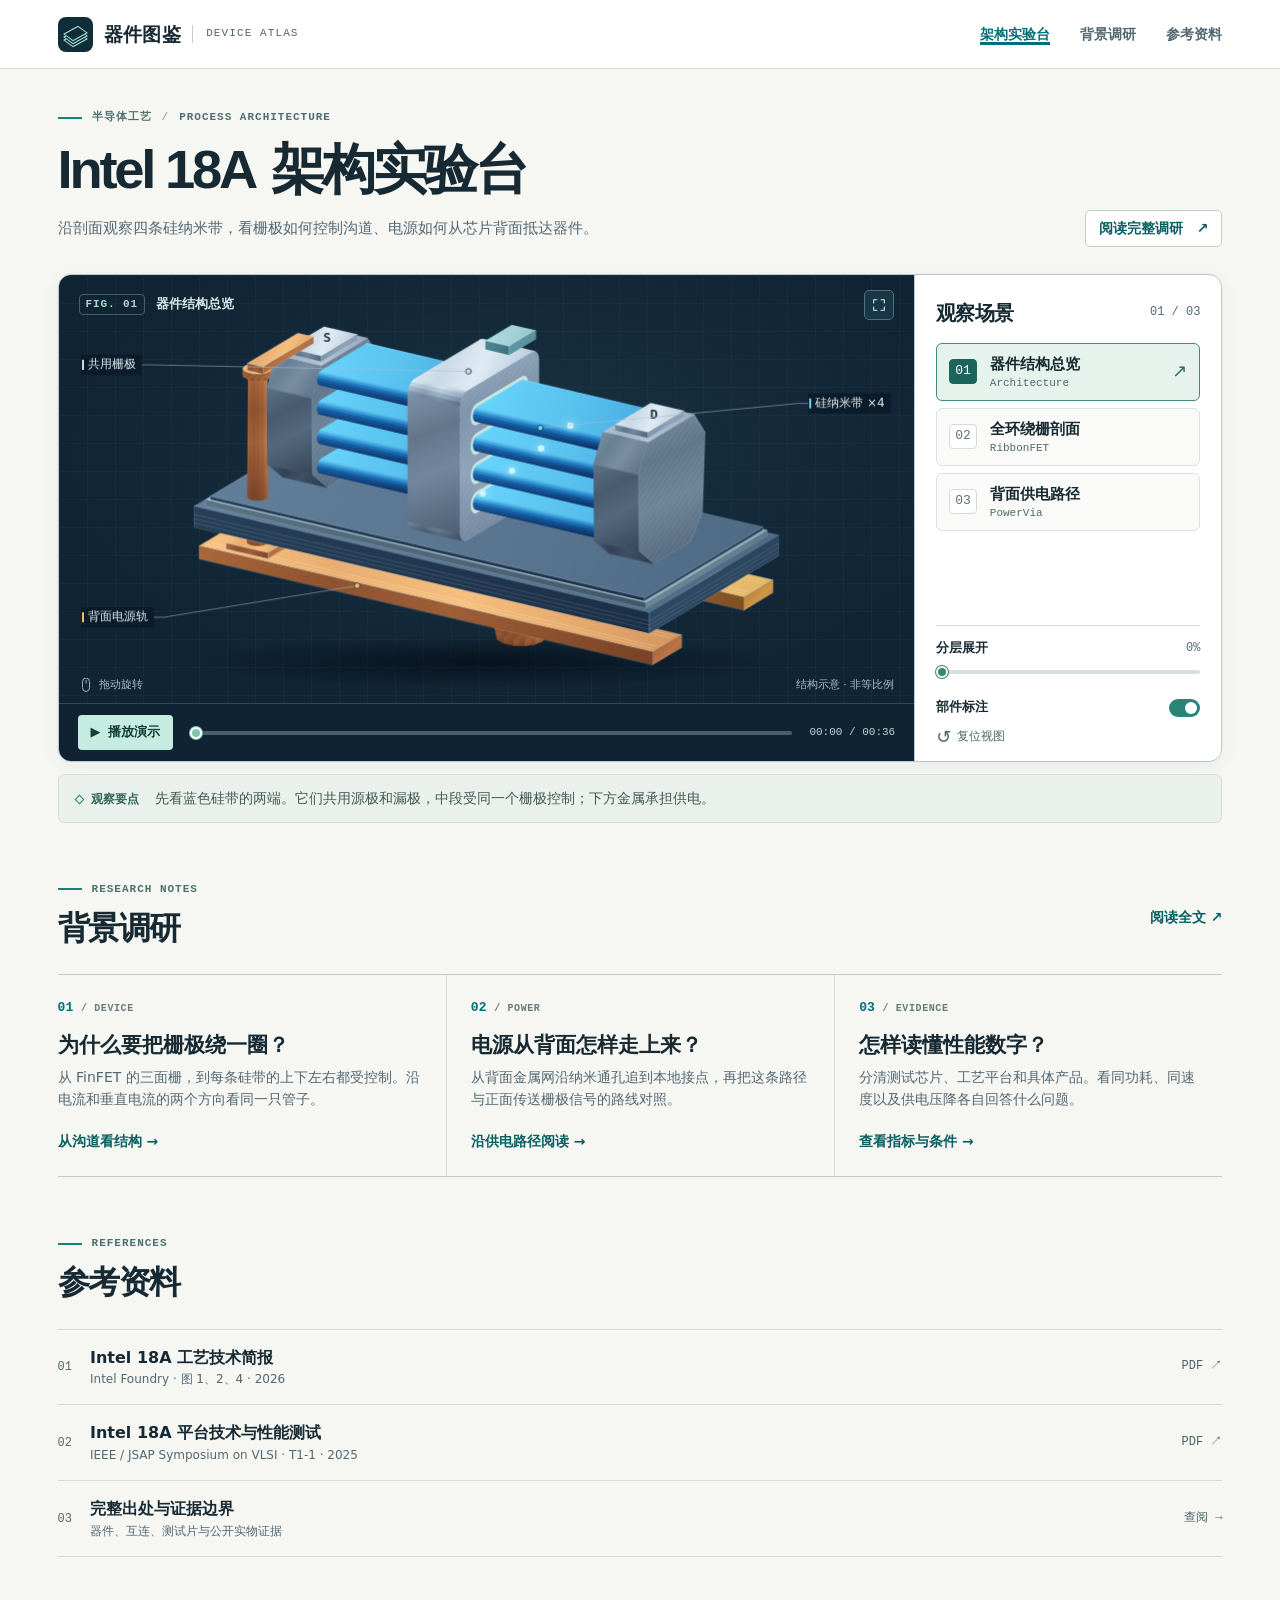
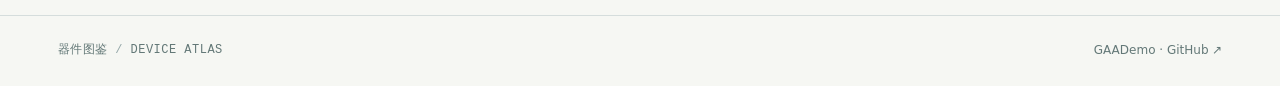
==== docs/index.html @ f96d2eef "Add interactive Intel 18A architecture atlas and research report" ====
<!doctype html>
<html lang="zh-CN">
  <head>
    <meta charset="utf-8" />
    <meta name="viewport" content="width=device-width, initial-scale=1" />
    <meta name="theme-color" content="#132536" />
    <meta
      name="description"
      content="用可旋转的晶体管剖面，理解 Intel 18A 的 RibbonFET 全环绕栅、并联纳米带与 PowerVia 背面供电。"
    />
    <title>Intel 18A 架构实验台 · 器件图鉴</title>
    <link rel="icon" href="icon.svg" type="image/svg+xml" />
    <link rel="stylesheet" href="style.css" />
    <script src="model.js" defer></script>
    <script src="lab.js" defer></script>
  </head>
  <body>
    <a class="skip" href="#lab">跳到交互模型</a>
    <header class="mast">
      <div class="shell mast-inner">
        <a class="brand" href="./index.html" aria-label="器件图鉴首页"
          ><span class="mark" aria-hidden="true"><b></b><b></b><b></b></span><strong>器件图鉴</strong
          ><span class="brand-en">DEVICE ATLAS</span></a
        >
        <nav aria-label="主导航">
          <a class="nav-current" href="#lab">架构实验台</a><a href="#research">背景调研</a
          ><a href="#sources">参考资料</a>
        </nav>
      </div>
    </header>
    <main class="shell">
      <section class="intro" aria-labelledby="page-title">
        <div class="eyebrow"><span class="rule"></span> 半导体工艺 <i>/</i> PROCESS ARCHITECTURE</div>
        <h1 id="page-title"><span lang="en">Intel 18A</span> 架构实验台</h1>
        <div class="intro-bottom">
          <p>沿剖面观察四条硅纳米带，看栅极如何控制沟道、电源如何从芯片背面抵达器件。</p>
          <a class="report-link" href="research.html">阅读完整调研 <span aria-hidden="true">↗</span></a>
        </div>
      </section>

      <section class="lab" id="lab" aria-label="Intel 18A 交互动画实验台">
        <div class="left-lab">
          <div class="viewport" id="viewport">
            <div class="view-head">
              <span class="figure-code" id="figure-code">FIG. 01</span
              ><span id="figure-name">器件结构总览</span
              ><button class="frame-btn" id="fullscreen" aria-label="全屏查看模型" title="全屏查看模型">
                <svg viewBox="0 0 24 24" aria-hidden="true">
                  <path d="M9 4H4v5m11-5h5v5M4 15v5h5m11-5v5h-5" />
                </svg>
              </button>
            </div>
            <canvas
              id="model"
              tabindex="0"
              aria-describedby="model-help"
              aria-label="四条硅纳米带横跨源极和漏极，由一个共用栅极环绕。"
            ></canvas>
            <p class="sr-only" id="model-help">
              拖动模型或使用左右方向键旋转。按 Home 恢复默认角度。可在右侧选择不同剖面。
            </p>
            <button id="activity" class="activity" type="button" aria-pressed="true" hidden>
              沟道导通
            </button>
            <div class="view-foot">
              <span class="drag-hint"
                ><svg viewBox="0 0 24 24" aria-hidden="true">
                  <path d="M6 10V6a6 6 0 0 1 12 0v11a6 6 0 0 1-12 0zM12 4v5" />
                </svg>
                拖动旋转</span
              ><span>结构示意 · 非等比例</span>
            </div>
          </div>
          <div class="transport">
            <button id="play" class="play" type="button" aria-label="播放分步演示">
              <span id="play-symbol" aria-hidden="true">▶</span
              ><span id="play-text">播放演示</span></button
            ><input
              id="timeline"
              type="range"
              min="0"
              max="36"
              value="0"
              step="0.1"
              aria-label="演示时间轴"
            /><span id="clock" class="mono">00:00 / 00:36</span>
          </div>
        </div>

        <aside class="inspector" aria-label="场景与模型控制">
          <div class="inspector-head">
            <h2>观察场景</h2>
            <span class="mono" id="scene-count">01 / 03</span>
          </div>
          <div class="scene-list" role="group" aria-label="选择观察场景">
            <button class="scene selected" data-scene="0" aria-pressed="true">
              <span class="scene-num">01</span
              ><span><strong>器件结构总览</strong><small>Architecture</small></span
              ><span class="scene-arrow" aria-hidden="true">↗</span>
            </button>
            <button class="scene" data-scene="1" aria-pressed="false">
              <span class="scene-num">02</span
              ><span><strong>全环绕栅剖面</strong><small>RibbonFET</small></span
              ><span class="scene-arrow" aria-hidden="true">↗</span>
            </button>
            <button class="scene" data-scene="2" aria-pressed="false">
              <span class="scene-num">03</span
              ><span><strong>背面供电路径</strong><small>PowerVia</small></span
              ><span class="scene-arrow" aria-hidden="true">↗</span>
            </button>
          </div>
          <div class="tools">
            <div class="tools-row">
              <label for="explode">分层展开</label
              ><output for="explode" id="separation" class="mono">0%</output>
            </div>
            <input id="explode" type="range" min="0" max="100" step="1" value="0" />
            <div class="tools-row lower">
              <label for="labels">部件标注</label
              ><input class="toggle" type="checkbox" id="labels" checked />
            </div>
            <button type="button" class="reset" id="reset">
              <span aria-hidden="true">↺</span> 复位视图
            </button>
          </div>
        </aside>
      </section>
      <div class="annotation" aria-live="polite">
        <span class="annotation-kicker"><span class="signal-dot"></span>观察要点</span>
        <p id="caption">先看蓝色硅带的两端。它们共用源极和漏极，中段受同一个栅极控制；下方金属承担供电。</p>
      </div>
      <noscript
        ><p>
          浏览器开启 JavaScript 后可旋转和播放模型。也可以直接<a href="research.html">阅读图文调研</a>。
        </p></noscript
      >

      <section class="research-block" id="research">
        <div class="section-title">
          <div>
            <div class="eyebrow"><span class="rule"></span> RESEARCH NOTES</div>
            <h2>背景调研</h2>
          </div>
          <a href="research.html" class="plain-link">阅读全文 <span aria-hidden="true">↗</span></a>
        </div>
        <div class="research-grid">
          <article>
            <div class="chapter-no">01 <span>/ DEVICE</span></div>
            <h3>为什么要把栅极绕一圈？</h3>
            <p>
              从 FinFET 的三面栅，到每条硅带的上下左右都受控制。沿电流和垂直电流的两个方向看同一只管子。
            </p>
            <a href="research.html#device">从沟道看结构 <span aria-hidden="true">→</span></a>
          </article>
          <article>
            <div class="chapter-no">02 <span>/ POWER</span></div>
            <h3>电源从背面怎样走上来？</h3>
            <p>从背面金属网沿纳米通孔追到本地接点，再把这条路径与正面传送栅极信号的路线对照。</p>
            <a href="research.html#power">沿供电路径阅读 <span aria-hidden="true">→</span></a>
          </article>
          <article>
            <div class="chapter-no">03 <span>/ EVIDENCE</span></div>
            <h3>怎样读懂性能数字？</h3>
            <p>分清测试芯片、工艺平台和具体产品。看同功耗、同速度以及供电压降各自回答什么问题。</p>
            <a href="research.html#evidence">查看指标与条件 <span aria-hidden="true">→</span></a>
          </article>
        </div>
      </section>
      <section id="sources" class="sources">
        <div class="section-title">
          <div>
            <div class="eyebrow"><span class="rule"></span> REFERENCES</div>
            <h2>参考资料</h2>
          </div>
        </div>
        <a
          href="https://www.intel.com/content/dam/www/central-libraries/us/en/documents/2026-06/foundry-18a-technology-brief.pdf"
          target="_blank"
          rel="noopener"
          ><b>01</b
          ><span
            ><strong>Intel 18A 工艺技术简报</strong><small>Intel Foundry · 图 1、2、4 · 2026</small></span
          ><em>PDF ↗</em></a
        >
        <a
          href="https://archive.vlsisymposium.org/25web/wp-content/uploads/09_EN_Technical-Tip-Sheet-VLSI-2025_EN_250522.pdf"
          target="_blank"
          rel="noopener"
          ><b>02</b
          ><span
            ><strong>Intel 18A 平台技术与性能测试</strong
            ><small>IEEE / JSAP Symposium on VLSI · T1-1 · 2025</small></span
          ><em>PDF ↗</em></a
        >
        <a href="research.html#references"
          ><b>03</b
          ><span><strong>完整出处与证据边界</strong><small>器件、互连、测试片与公开实物证据</small></span
          ><em>查阅 →</em></a
        >
      </section>
    </main>
    <footer>
      <div class="shell">
        <span>器件图鉴 <i>/</i> DEVICE ATLAS</span
        ><a href="https://github.com/wma803172/GAADemo">GAADemo · GitHub ↗</a>
      </div>
    </footer>
  </body>
</html>
---- docs/style.css ----
:root {
  color-scheme: light;
  --ink: #172932;
  --muted: #536772;
  --line: #d5dddc;
  --paper: #f6f7f3;
  --cyan: #006f77;
  --mint: #c6ece2;
  --dark: #102637;
  --mono: "IBM Plex Mono", Consolas, "Liberation Mono", monospace;
  --sans: Inter, "Segoe UI", "Microsoft YaHei", "PingFang SC", system-ui, sans-serif;
}
* {
  box-sizing: border-box;
}
html {
  scroll-behavior: smooth;
  scroll-padding-top: 24px;
}
body {
  margin: 0;
  background: var(--paper);
  color: var(--ink);
  font: 16px/1.6 var(--sans);
  -webkit-font-smoothing: antialiased;
}
a {
  color: inherit;
  text-decoration: none;
}
button,
input {
  font: inherit;
}
button {
  color: inherit;
  cursor: pointer;
}
button:focus-visible,
a:focus-visible,
input:focus-visible,
canvas:focus-visible {
  outline: 3px solid #1b9fb8;
  outline-offset: 3px;
}
button:disabled {
  cursor: default;
}
.shell {
  width: min(1360px, calc(100% - clamp(32px, 9vw, 144px)));
  margin-inline: auto;
}
.mast {
  border-bottom: 1px solid var(--line);
  background: #fff;
}
.mast-inner,
.brand,
.mast nav,
.intro-bottom,
.section-title,
.tools-row,
.inspector-head,
.transport,
.view-head,
.view-foot,
.reset,
.annotation,
.sources > a,
footer .shell {
  display: flex;
  align-items: center;
}
.mast-inner {
  height: 68px;
  justify-content: space-between;
  gap: 24px;
}
.brand {
  gap: 11px;
  white-space: nowrap;
}
.brand strong {
  font-size: 19px;
  letter-spacing: 0.02em;
}
.brand-en,
.mono,
.eyebrow,
.figure-code,
.chapter-no,
footer span,
.sources em {
  font-family: var(--mono);
}
.brand-en {
  border-left: 1px solid #c2cece;
  padding-left: 13px;
  font-size: 11px;
  letter-spacing: 0.1em;
  color: #53646a;
}
.mark {
  background: #102e3a;
  width: 35px;
  height: 35px;
  border-radius: 8px;
  display: grid;
  place-items: center;
  position: relative;
}
.mark b {
  position: absolute;
  left: 9px;
  top: 11px;
  width: 17px;
  height: 11px;
  border: 1.5px solid #aee7d9;
  transform: rotate(-29deg) skewX(26deg);
  background: #102e3a;
}
.mark b:nth-child(2) {
  top: 14px;
}
.mark b:first-child {
  top: 17px;
}
.mast nav {
  align-self: stretch;
  gap: 30px;
}
.mast nav a {
  display: flex;
  align-items: center;
  position: relative;
  color: var(--muted);
  font-size: 14px;
  font-weight: 600;
}
.mast nav a:hover,
.mast nav a.nav-current {
  color: var(--cyan);
}
.mast nav .nav-current:after {
  content: "";
  position: absolute;
  height: 3px;
  bottom: 0;
  left: 0;
  right: 0;
  background: var(--cyan);
}
.intro {
  padding: 40px 0 27px;
}
.eyebrow {
  display: flex;
  align-items: center;
  gap: 10px;
  color: #4d706f;
  letter-spacing: 0.09em;
  font-size: 11px;
  font-weight: 650;
}
.rule {
  width: 24px;
  height: 2px;
  background: #138577;
  display: inline-block;
}
.eyebrow i,
footer i {
  font-style: normal;
  color: #94a7a8;
}
.intro h1,
.report-header h1 {
  margin: 12px 0 9px;
  font-size: clamp(36px, 4.25vw, 66px);
  line-height: 1.15;
  letter-spacing: -0.055em;
  font-weight: 740;
}
.intro h1 span {
  font-family: Inter, "Segoe UI", Arial, sans-serif;
  letter-spacing: -0.06em;
}
.intro-bottom {
  justify-content: space-between;
  gap: 16px;
}
.intro-bottom p {
  margin: 0;
  color: var(--muted);
  font-size: 15px;
}
.report-link,
.plain-link,
.research-grid a {
  font-size: 14px;
  font-weight: 650;
  color: #075f62;
}
.report-link {
  white-space: nowrap;
  display: flex;
  align-items: center;
  gap: 14px;
  padding: 6px 13px;
  border: 1px solid #c1cfca;
  border-radius: 5px;
  background: #fff;
}
.report-link:hover,
.plain-link:hover,
.research-grid a:hover {
  color: #003e44;
  text-decoration: underline;
}
.lab {
  display: grid;
  grid-template-columns: minmax(0, 1fr) clamp(275px, 24vw, 345px);
  border: 1px solid #b9c7c7;
  border-radius: 13px;
  overflow: hidden;
  background: #fff;
  box-shadow: 0 5px 18px #203e5010;
  scroll-margin-top: 15px;
}
.left-lab {
  display: flex;
  flex-direction: column;
  min-width: 0;
}
.viewport {
  position: relative;
  flex: 1;
  display: flex;
  min-width: 0;
  isolation: isolate;
  overflow: hidden;
  background-color: #102434;
  background-image:
    radial-gradient(ellipse at 54% 42%, #24435472, transparent 69%),
    linear-gradient(#8bb6cc0c 1px, transparent 1px), linear-gradient(90deg, #8bb6cc0c 1px, transparent 1px);
  background-size:
    auto,
    28px 28px,
    28px 28px;
}
.viewport:fullscreen,
.viewport.expanded {
  background-color: #102434;
}
.viewport.expanded {
  position: fixed;
  inset: 0;
  z-index: 99;
}
.viewport:fullscreen canvas,
.viewport.expanded canvas {
  height: 100dvh;
}
.viewport canvas {
  display: block;
  width: 100%;
  height: clamp(366px, 33.5vw, 470px);
  flex: 1;
  min-width: 0;
  cursor: grab;
  touch-action: pan-y;
}
.viewport canvas:active {
  cursor: grabbing;
}
.view-head,
.view-foot {
  position: absolute;
  z-index: 1;
  left: 20px;
  right: 20px;
  color: #d7e7e9;
  pointer-events: none;
}
.view-head {
  top: 15px;
  gap: 11px;
  font-size: 13px;
  font-weight: 600;
}
.figure-code {
  border: 1px solid #416071;
  border-radius: 4px;
  padding: 1px 6px;
  font-size: 11px;
  letter-spacing: 0.08em;
  color: #a7d9cc;
}
.frame-btn {
  margin-left: auto;
  display: grid;
  place-items: center;
  width: 30px;
  height: 30px;
  padding: 6px;
  background: #193646;
  border: 1px solid #52707b;
  border-radius: 5px;
  color: #d8eeee;
  pointer-events: auto;
}
.view-foot {
  bottom: 10px;
  justify-content: space-between;
  color: #a7bdc6;
  font-size: 11px;
}
.drag-hint {
  display: flex;
  gap: 6px;
  align-items: center;
}
.frame-btn svg,
.drag-hint svg {
  fill: none;
  stroke: currentColor;
  stroke-width: 1.6;
  stroke-linecap: round;
  stroke-linejoin: round;
}
.drag-hint svg {
  width: 14px;
  height: 14px;
}
.transport {
  gap: 17px;
  min-height: 56px;
  background: #102332;
  color: white;
  padding: 11px 19px;
  border-top: 1px solid #314956;
}
.play {
  display: flex;
  align-items: center;
  justify-content: center;
  gap: 7px;
  white-space: nowrap;
  background: var(--mint);
  border: 0;
  color: #123f39;
  font-weight: 700;
  font-size: 13px;
  padding: 7px 13px;
  border-radius: 4px;
}
.play:hover {
  background: #dcfff0;
}
.transport .mono {
  font-size: 11px;
  white-space: nowrap;
  color: #bed0d5;
}
.transport input {
  flex: 1;
  min-width: 40px;
}
.inspector {
  padding: 22px 21px 15px;
  border-left: 1px solid #bcc9cb;
  display: flex;
  flex-direction: column;
}
.inspector-head,
.tools-row,
.section-title,
.intro-bottom {
  justify-content: space-between;
}
.inspector-head h2 {
  font-size: 20px;
  letter-spacing: -0.04em;
  margin: 0;
}
.inspector-head .mono,
.tools output {
  font-size: 12px;
  color: #526a71;
}
.scene-list {
  display: grid;
  gap: 7px;
  margin-top: 14px;
}
.scene {
  width: 100%;
  display: flex;
  align-items: center;
  text-align: left;
  gap: 13px;
  border: 1px solid #dce2de;
  background: #fafbf8;
  padding: 9px 12px;
  border-radius: 6px;
}
.scene:hover {
  border-color: #94afa7;
}
.scene.selected {
  border-color: #438c7d;
  background: #e6f3ed;
}
.scene-num {
  font-family: var(--mono);
  font-size: 13px;
  border: 1px solid #d2dcda;
  border-radius: 4px;
  background: white;
  color: #62746f;
  padding: 1px 5px;
}
.selected .scene-num {
  background: #1c655a;
  border-color: #1c655a;
  color: white;
}
.scene strong,
.scene small {
  display: block;
}
.scene strong {
  font-size: 15px;
  line-height: 1.55;
}
.scene small {
  font: 11px/1.35 var(--mono);
  color: #52696b;
}
.scene-arrow {
  margin-left: auto;
  font-size: 18px;
  color: #266e63;
  visibility: hidden;
}
.selected .scene-arrow {
  visibility: visible;
}
.tools {
  margin-top: auto;
  padding-top: 13px;
}
.tools:before {
  content: "";
  display: block;
  border-top: 1px solid var(--line);
  margin-bottom: 12px;
}
.tools label {
  font-size: 13px;
  font-weight: 600;
}
.tools-row.lower {
  margin: 9px 0;
}
.reset {
  font-size: 12px;
  color: #4b6866;
  gap: 6px;
  background: none;
  border: none;
  padding: 0;
}
.reset span {
  font-size: 18px;
  line-height: 1;
}
.reset:hover {
  text-decoration: underline;
}
input[type="range"] {
  --fill: 0%;
  --track: #d7e1dd;
  --progress: #398477;
  -webkit-appearance: none;
  appearance: none;
  height: 18px;
  cursor: pointer;
  background: transparent;
  margin: 4px 0;
}
.tools input[type="range"] {
  width: 100%;
}
.transport input[type="range"] {
  --track: #485f69;
  --progress: #80c5ae;
}
input[type="range"]::-webkit-slider-runnable-track {
  height: 4px;
  border-radius: 5px;
  background: linear-gradient(90deg, var(--progress) var(--fill), var(--track) var(--fill));
}
input[type="range"]::-webkit-slider-thumb {
  appearance: none;
  height: 12px;
  width: 12px;
  margin-top: -4px;
  background: var(--progress);
  border: 2px solid #fff;
  border-radius: 50%;
  box-shadow: 0 0 0 1px var(--progress);
}
input[type="range"]::-moz-range-track {
  height: 4px;
  background: var(--track);
}
input[type="range"]::-moz-range-progress {
  height: 4px;
  background: var(--progress);
}
input[type="range"]::-moz-range-thumb {
  width: 10px;
  height: 10px;
  background: var(--progress);
  border: 1px solid white;
}
.toggle {
  appearance: none;
  position: relative;
  width: 31px;
  height: 18px;
  border-radius: 14px;
  background: #84928f;
  border: 0;
  cursor: pointer;
  margin: 0;
}
.toggle:checked {
  background: #298575;
}
.toggle:after {
  content: "";
  position: absolute;
  top: 3px;
  left: 3px;
  width: 12px;
  height: 12px;
  background: white;
  border-radius: 50%;
}
.toggle:checked:after {
  left: 16px;
}
.annotation {
  align-items: baseline;
  gap: 16px;
  background: #eaf0eb;
  border: 1px solid #d4e0d8;
  border-radius: 6px;
  padding: 12px 17px;
  margin: 12px 0 0;
}
.annotation-kicker {
  display: flex;
  align-items: center;
  gap: 8px;
  white-space: nowrap;
  color: #34675a;
  font-size: 12px;
  font-weight: 700;
}
.signal-dot {
  width: 7px;
  height: 7px;
  display: inline-block;
  border: 1.5px solid #317e6c;
  transform: rotate(45deg);
}
.annotation p {
  font-size: 14px;
  margin: 0;
  color: #425a54;
}
.research-block,
.sources {
  margin: 58px 0;
}
.section-title {
  margin-bottom: 20px;
}
.section-title h2 {
  margin: 5px 0 0;
  letter-spacing: -0.045em;
  font-size: 32px;
}
.research-grid {
  display: grid;
  grid-template-columns: repeat(3, 1fr);
  border-block: 1px solid #bfcdca;
}
.research-grid article {
  padding: 23px 24px 22px 0;
}
.research-grid article + article {
  border-left: 1px solid var(--line);
  padding-left: 24px;
}
.chapter-no {
  color: var(--cyan);
  font-weight: bold;
  font-size: 13px;
}
.chapter-no span {
  font-size: 10px;
  letter-spacing: 0.06em;
  color: #687a7c;
}
.research-grid h3 {
  font-size: 21px;
  margin: 12px 0 5px;
  line-height: 1.4;
}
.research-grid p {
  font-size: 14px;
  color: var(--muted);
  margin: 0 0 18px;
}
.sources > a {
  gap: 18px;
  border-top: 1px solid var(--line);
  padding: 15px 0;
}
.sources > a:last-child {
  border-bottom: 1px solid var(--line);
}
.sources > a:hover {
  color: var(--cyan);
}
.sources > a > b {
  font: 12px var(--mono);
  color: var(--muted);
}
.sources strong,
.sources small {
  display: block;
}
.sources strong {
  font-size: 16px;
}
.sources small {
  font-size: 12px;
  color: var(--muted);
}
.sources em {
  font-size: 12px;
  font-style: normal;
  margin-left: auto;
  color: #486265;
}
footer {
  border-top: 1px solid var(--line);
  color: #637877;
  font-size: 12px;
}
footer .shell {
  justify-content: space-between;
  min-height: 70px;
}
footer span {
  letter-spacing: 0.04em;
}
.sr-only,
.skip:not(:focus) {
  position: absolute;
  width: 1px;
  height: 1px;
  clip-path: inset(50%);
  overflow: hidden;
}
.skip:focus {
  position: fixed;
  top: 12px;
  left: 12px;
  z-index: 110;
  background: white;
  padding: 10px;
}
.report-header {
  padding: 42px 0 25px;
  border-bottom: 1px solid var(--line);
}
.report-header p {
  max-width: 65ch;
  color: var(--muted);
}
.report-layout {
  display: grid;
  grid-template-columns: 214px minmax(0, 790px);
  gap: clamp(25px, 6vw, 100px);
  margin: 32px 0 70px;
  align-items: start;
}
.toc {
  position: sticky;
  top: 22px;
  border-top: 2px solid #367569;
  padding-top: 10px;
}
.toc strong {
  display: block;
  margin: 3px 0 12px;
}
.toc a {
  display: block;
  padding: 6px 0;
  color: var(--muted);
  font-size: 14px;
}
.toc a:hover {
  color: var(--cyan);
}
.report-body {
  min-width: 0;
}
.report-body h2 {
  font-size: 29px;
  line-height: 1.35;
  margin: 38px 0 12px;
  letter-spacing: -0.035em;
  padding-top: 18px;
  border-top: 1px solid var(--line);
}
.report-body h2:first-child {
  margin-top: 0;
}
.report-body h3 {
  font-size: 20px;
  margin: 23px 0 6px;
}
.report-body p,
.report-body li {
  font-size: 16px;
  line-height: 1.9;
  color: #354c53;
}
.report-body p {
  margin: 9px 0 13px;
}
.report-body a {
  color: #006c72;
  text-decoration: underline;
  text-underline-offset: 3px;
  overflow-wrap: anywhere;
}
.report-body table {
  width: 100%;
  border-collapse: collapse;
  margin: 18px 0;
  font-size: 14px;
}
.report-body td,
.report-body th {
  border: 1px solid var(--line);
  padding: 9px;
  text-align: left;
  vertical-align: top;
}
.report-body th {
  background: #eaf1ec;
}
.report-body code {
  font-family: var(--mono);
  overflow-wrap: anywhere;
}
@media (min-width: 1500px) {
  .intro {
    padding-top: 48px;
  }
  .inspector {
    padding: 27px;
  }
  .scene-list {
    gap: 11px;
  }
  .scene {
    padding: 11px 15px;
  }
}
@media (max-width: 950px) {
  .shell {
    width: calc(100% - 44px);
  }
  .intro-bottom {
    align-items: flex-end;
  }
  .intro-bottom p {
    max-width: 72%;
  }
  .inspector {
    padding: 17px 14px 12px;
  }
  .lab {
    grid-template-columns: minmax(0, 1fr) 250px;
  }
  .brand-en {
    display: none;
  }
  .mast nav {
    gap: 22px;
  }
  .report-layout {
    grid-template-columns: 150px minmax(0, 1fr);
    gap: 25px;
  }
}
@media (max-width: 710px) {
  .shell {
    width: calc(100% - 28px);
  }
  .mast-inner {
    height: 54px;
    gap: 12px;
  }
  .brand {
    gap: 7px;
  }
  .brand strong {
    font-size: 16px;
  }
  .mark {
    width: 31px;
    height: 31px;
  }
  .mark b {
    left: 7px;
  }
  .mast nav {
    gap: 15px;
  }
  .mast nav a {
    font-size: 12px;
  }
  .intro {
    padding: 25px 0 18px;
  }
  .intro h1 {
    font-size: clamp(31px, 7.5vw, 49px);
    margin: 10px 0;
  }
  .intro-bottom {
    display: block;
  }
  .intro-bottom p {
    max-width: none;
    font-size: 14px;
  }
  .report-link {
    display: inline-flex;
    margin-top: 12px;
    padding: 3px 10px;
    font-size: 12px;
  }
  .lab {
    grid-template-columns: 1fr;
  }
  .viewport canvas {
    height: clamp(300px, 68vw, 390px);
  }
  .view-head,
  .view-foot {
    left: 12px;
    right: 12px;
  }
  .transport {
    gap: 11px;
    padding: 8px 12px;
    min-height: 48px;
  }
  .inspector {
    border: 0;
    border-top: 1px solid var(--line);
    padding: 13px;
  }
  .inspector-head h2 {
    font-size: 17px;
  }
  .scene-list {
    grid-template-columns: repeat(3, minmax(0, 1fr));
    gap: 5px;
    margin-top: 8px;
  }
  .scene {
    gap: 4px;
    padding: 7px;
    align-items: flex-start;
    flex-direction: column;
  }
  .scene strong {
    font-size: 13px;
  }
  .scene small {
    font-size: 10px;
  }
  .scene-num {
    font-size: 10px;
  }
  .scene-arrow {
    display: none;
  }
  .tools {
    display: grid;
    grid-template-columns: auto minmax(45px, 1fr) auto auto;
    align-items: center;
    gap: 7px 12px;
    padding-top: 13px;
  }
  .tools:before {
    display: none;
  }
  .tools-row {
    gap: 5px;
  }
  .tools-row.lower {
    margin: 0;
  }
  .tools output {
    display: none;
  }
  .reset {
    font-size: 11px;
  }
  .toggle {
    width: 26px;
    height: 16px;
  }
  .toggle:after {
    width: 10px;
    height: 10px;
  }
  .toggle:checked:after {
    left: 13px;
  }
  .annotation {
    display: block;
    padding: 10px 12px;
  }
  .annotation p {
    margin-top: 3px;
    font-size: 13px;
  }
  .research-block,
  .sources {
    margin: 37px 0;
  }
  .research-grid {
    grid-template-columns: 1fr;
  }
  .research-grid article,
  .research-grid article + article {
    padding: 16px 0;
    border-left: 0;
  }
  .research-grid article + article {
    border-top: 1px solid var(--line);
  }
  .research-grid p {
    margin-bottom: 7px;
  }
  .section-title h2 {
    font-size: 26px;
  }
  .report-layout {
    display: block;
    margin-top: 16px;
  }
  .toc {
    position: static;
    padding-bottom: 10px;
  }
  .toc a {
    display: inline-block;
    margin-right: 12px;
  }
  .report-header {
    padding: 24px 0 14px;
  }
  .report-body h2 {
    font-size: 24px;
  }
  .report-body td,
  .report-body th {
    padding: 6px;
  }
  .report-body p,
  .report-body li {
    font-size: 15px;
  }
}
@media (prefers-reduced-motion: reduce) {
  html {
    scroll-behavior: auto;
  }
}
.activity {
  position: absolute;
  z-index: 2;
  right: 17px;
  bottom: 34px;
  padding: 4px 10px;
  border: 1px solid #719594;
  border-radius: 4px;
  font-size: 12px;
  color: #d1f4e7;
  background: #173e44;
}
.activity[aria-pressed="false"] {
  background: #1b303b;
  color: #c3d0d6;
}
.activity:before {
  content: "";
  display: inline-block;
  width: 7px;
  height: 7px;
  margin-right: 6px;
  border-radius: 50%;
  background: #84dbc3;
}
.activity[aria-pressed="false"]:before {
  background: #a2afb2;
}
.report-actions {
  display: flex;
  gap: 20px;
  align-items: center;
}
.report-actions .report-link {
  margin-top: 0;
}
.research-figure {
  margin: 22px 0;
}
.research-figure img {
  width: 100%;
  height: auto;
  border-radius: 8px;
  display: block;
}
.research-figure figcaption {
  font-size: 13px;
  color: #546b72;
  margin: 8px 0;
}
.report-body nav {
  scroll-margin-top: 14px;
}
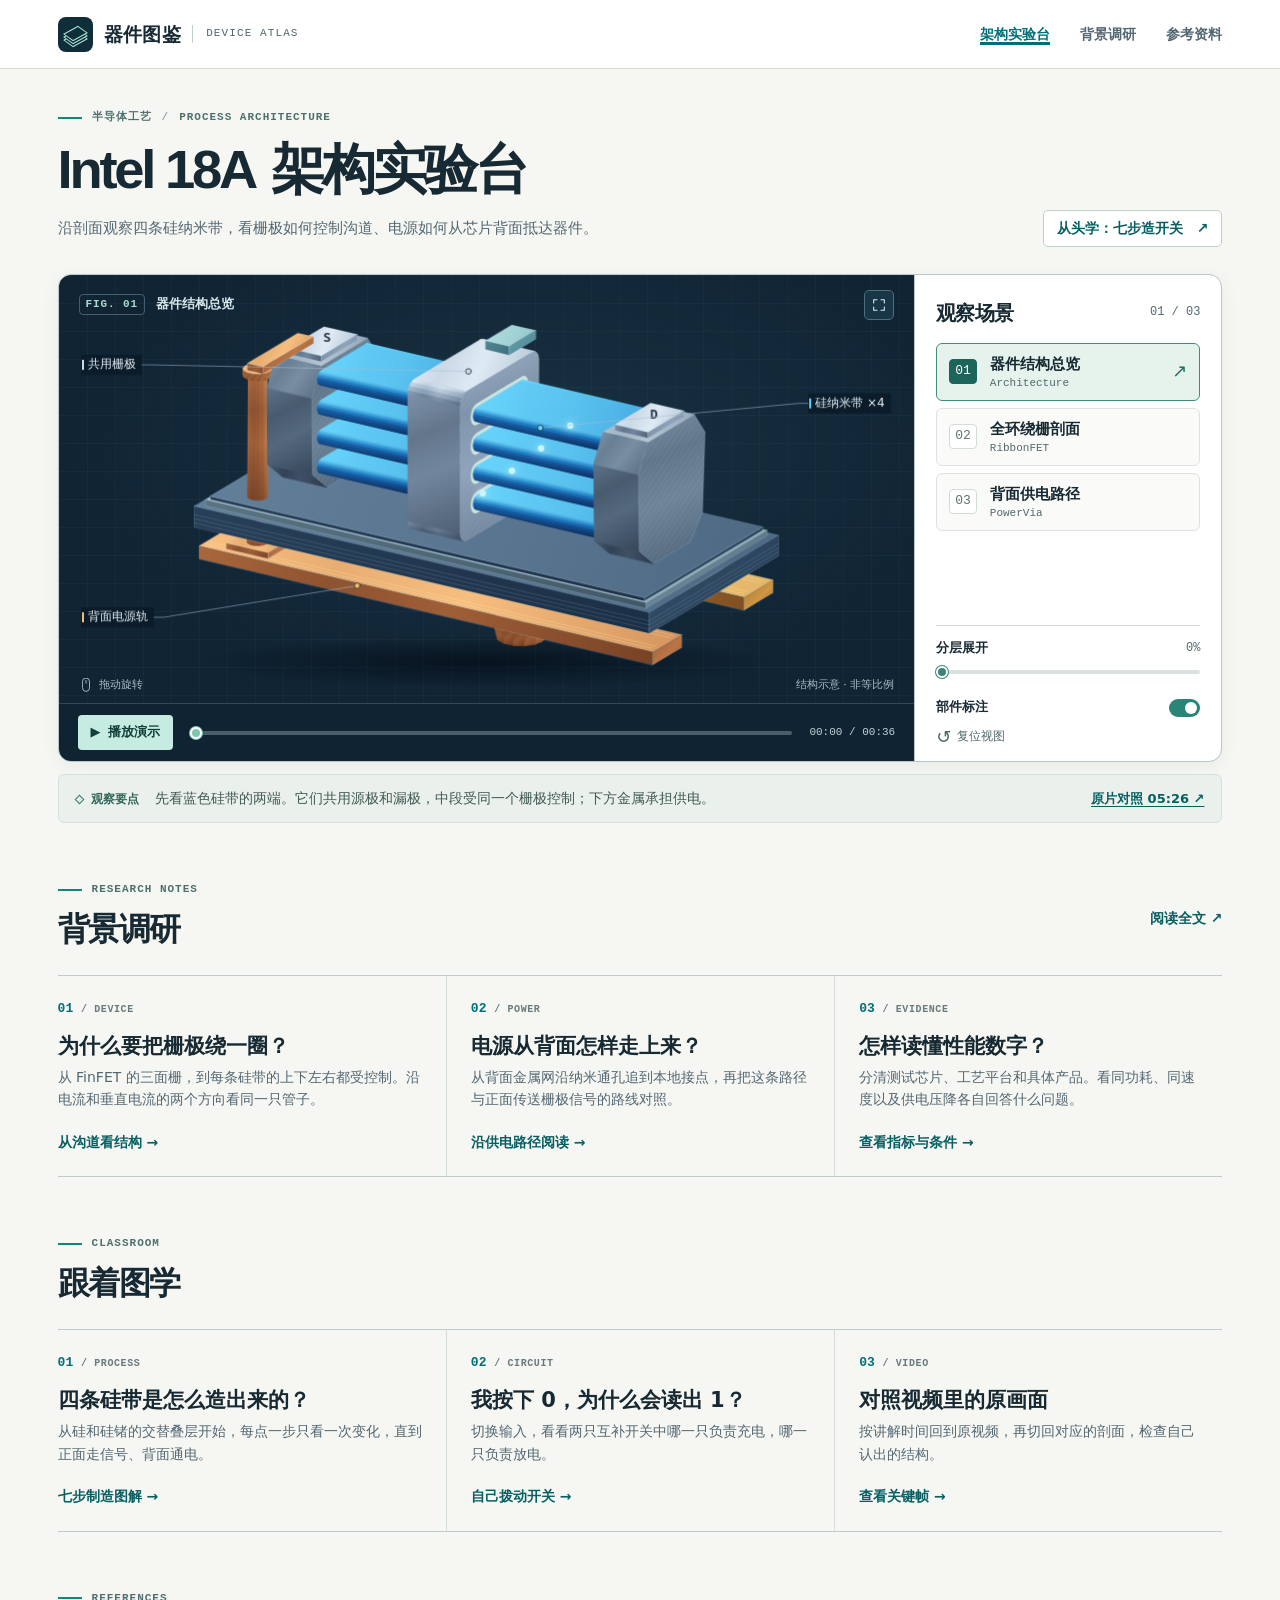
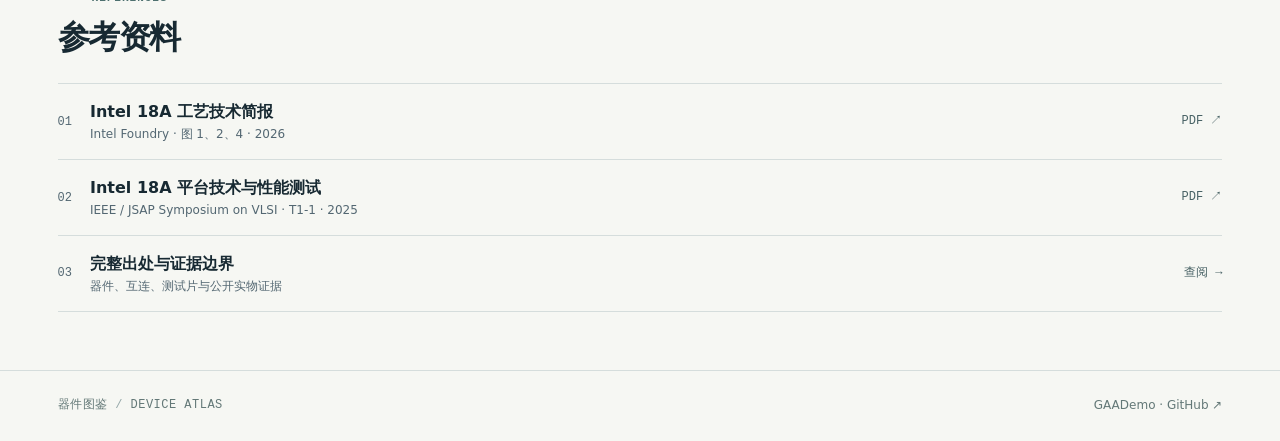
==== commit bfb0c0fa: "Add fabrication walkthrough and timestamped classroom video study" ====
--- a/docs/index.html
+++ b/docs/index.html
@@ -34,7 +34,7 @@
         <h1 id="page-title"><span lang="en">Intel 18A</span> 架构实验台</h1>
         <div class="intro-bottom">
           <p>沿剖面观察四条硅纳米带，看栅极如何控制沟道、电源如何从芯片背面抵达器件。</p>
-          <a class="report-link" href="research.html">阅读完整调研 <span aria-hidden="true">↗</span></a>
+          <a class="report-link" href="learn.html">从头学：七步造开关 <span aria-hidden="true">↗</span></a>
         </div>
       </section>
 
@@ -128,6 +128,9 @@
       <div class="annotation" aria-live="polite">
         <span class="annotation-kicker"><span class="signal-dot"></span>观察要点</span>
         <p id="caption">先看蓝色硅带的两端。它们共用源极和漏极，中段受同一个栅极控制；下方金属承担供电。</p>
+        <a class="evidence-link" id="scene-evidence" href="video.html?frame=3#comparison"
+          >原片对照 05:26 ↗</a
+        >
       </div>
       <noscript
         ><p>
@@ -166,6 +169,34 @@
           </article>
         </div>
       </section>
+      <section class="research-block" id="classroom" aria-labelledby="classroom-heading">
+        <div class="section-title">
+          <div>
+            <div class="eyebrow"><span class="rule"></span> CLASSROOM</div>
+            <h2 id="classroom-heading">跟着图学</h2>
+          </div>
+        </div>
+        <div class="research-grid">
+          <article>
+            <div class="chapter-no">01 <span>/ PROCESS</span></div>
+            <h3>四条硅带是怎么造出来的？</h3>
+            <p>从硅和硅锗的交替叠层开始，每点一步只看一次变化，直到正面走信号、背面通电。</p>
+            <a href="learn.html#process">七步制造图解 →</a>
+          </article>
+          <article>
+            <div class="chapter-no">02 <span>/ CIRCUIT</span></div>
+            <h3>我按下 0，为什么会读出 1？</h3>
+            <p>切换输入，看看两只互补开关中哪一只负责充电，哪一只负责放电。</p>
+            <a href="learn.html#switch">自己拨动开关 →</a>
+          </article>
+          <article>
+            <div class="chapter-no">03 <span>/ VIDEO</span></div>
+            <h3>对照视频里的原画面</h3>
+            <p>按讲解时间回到原视频，再切回对应的剖面，检查自己认出的结构。</p>
+            <a href="video.html">查看关键帧 →</a>
+          </article>
+        </div>
+      </section>
       <section id="sources" class="sources">
         <div class="section-title">
           <div>
--- a/docs/style.css
+++ b/docs/style.css
@@ -1055,3 +1055,12 @@
 .report-body nav {
   scroll-margin-top: 14px;
 }
+.evidence-link {
+  margin-left: auto;
+  white-space: nowrap;
+  color: #075f62;
+  font-size: 13px;
+  font-weight: 650;
+  text-decoration: underline;
+  text-underline-offset: 3px;
+}
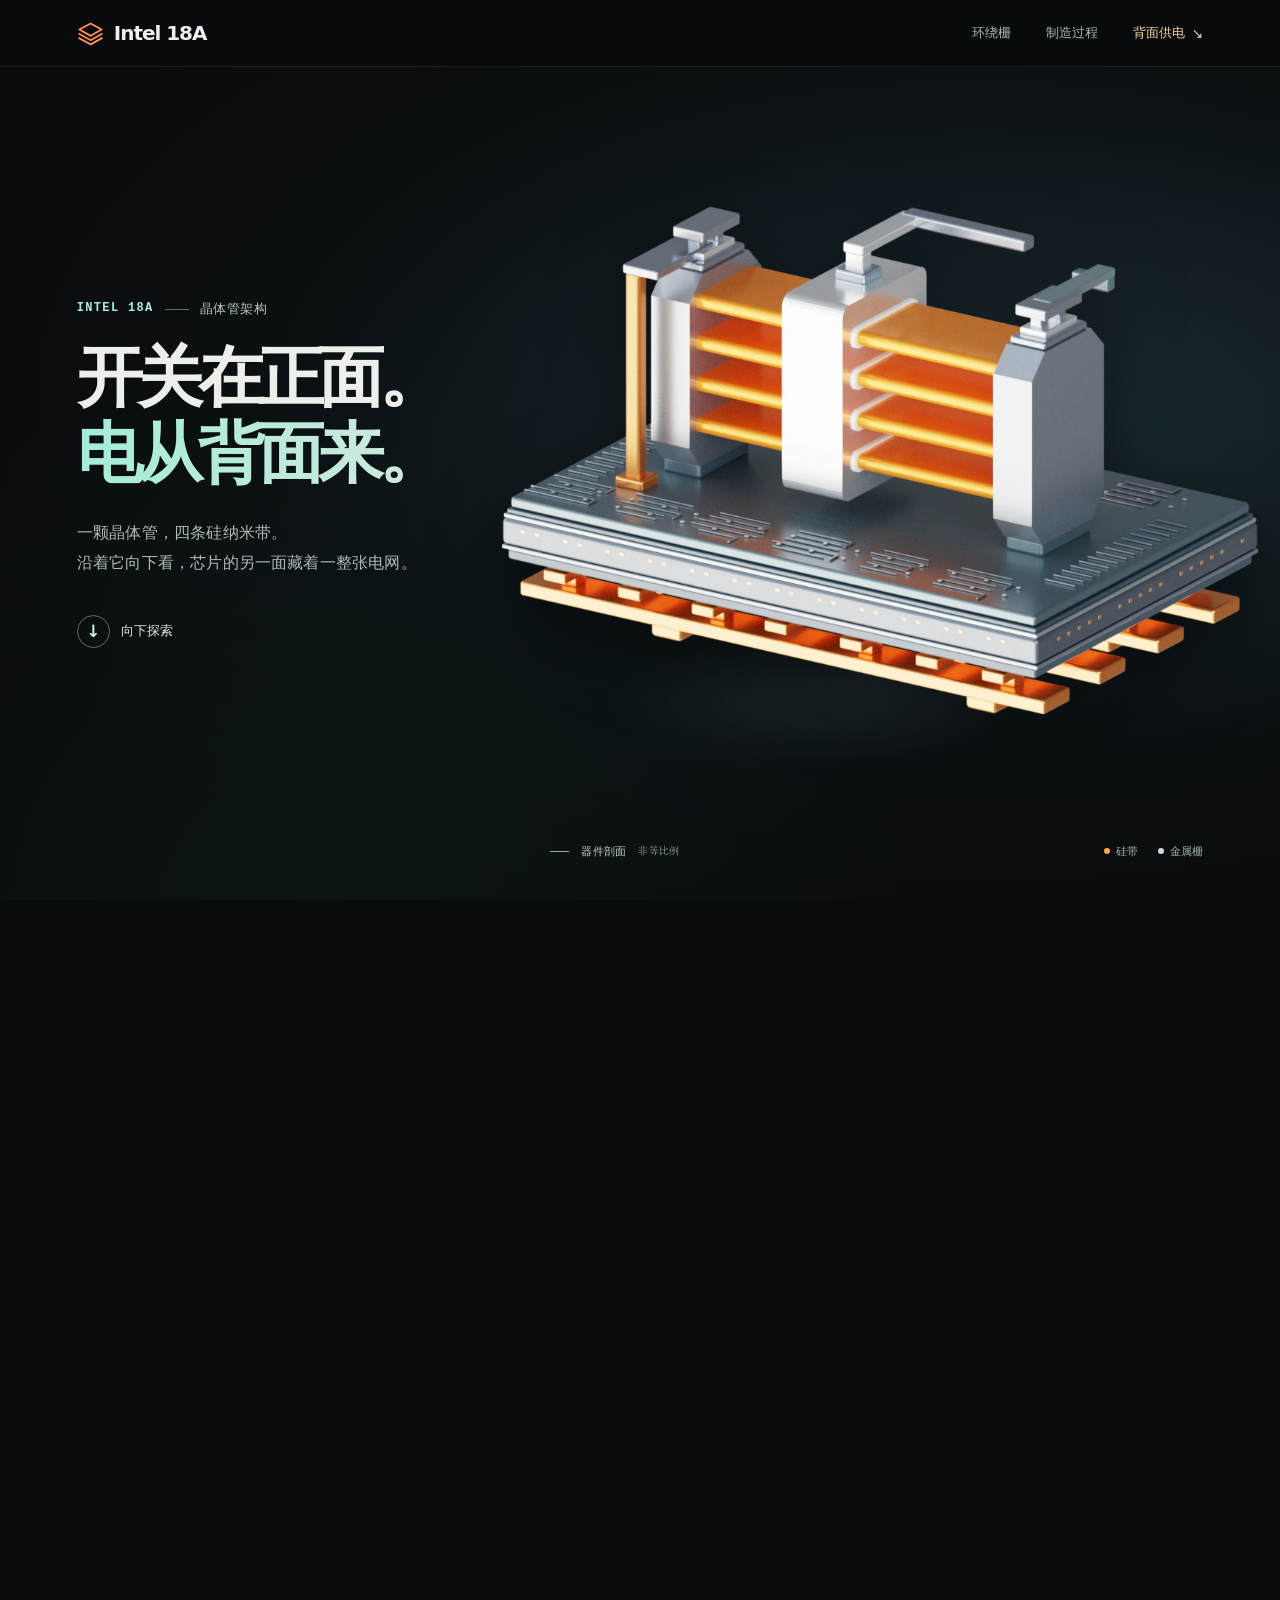
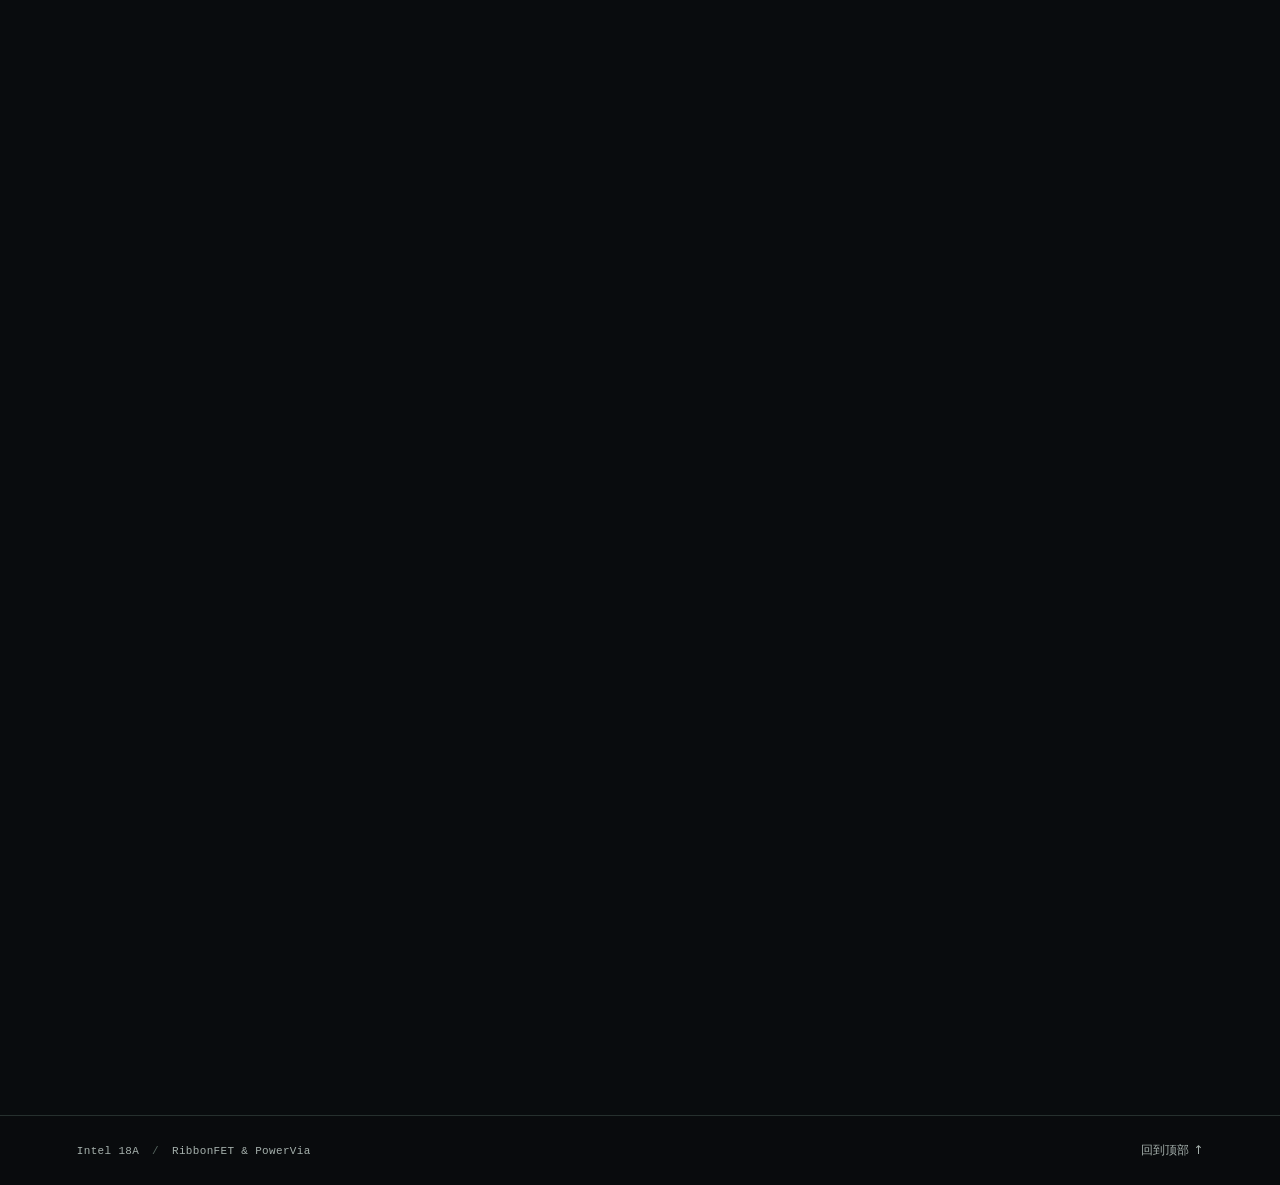
==== commit 41b89c89: "Replace the presentation with a scroll-driven Intel 18A cutaway" ====
--- a/docs/index.html
+++ b/docs/index.html
@@ -2,239 +2,219 @@
 <html lang="zh-CN">
   <head>
     <meta charset="utf-8" />
-    <meta name="viewport" content="width=device-width, initial-scale=1" />
-    <meta name="theme-color" content="#132536" />
-    <meta
-      name="description"
-      content="用可旋转的晶体管剖面，理解 Intel 18A 的 RibbonFET 全环绕栅、并联纳米带与 PowerVia 背面供电。"
-    />
-    <title>Intel 18A 架构实验台 · 器件图鉴</title>
-    <link rel="icon" href="icon.svg" type="image/svg+xml" />
-    <link rel="stylesheet" href="style.css" />
-    <script src="model.js" defer></script>
-    <script src="lab.js" defer></script>
+    <meta name="viewport" content="width=device-width, initial-scale=1, viewport-fit=cover" />
+    <meta name="theme-color" content="#090c0e" />
+    <meta name="description" content="从四条硅纳米带到背面供电，沿着 Intel 18A 晶体管的剖面向下探索。" />
+    <title>Intel 18A · 芯片的另一面 | Silicon Atlas</title>
+    <link rel="icon" href="assets/mark.svg" />
+    <link rel="preload" href="assets/hero.webp" as="image" fetchpriority="high" />
+    <link rel="stylesheet" href="journey.css" />
+    <script defer src="scene-render.js"></script>
+    <script defer src="journey.js"></script>
   </head>
   <body>
-    <a class="skip" href="#lab">跳到交互模型</a>
+    <a class="skip-link" href="#power">跳到背面供电</a>
     <header class="mast">
-      <div class="shell mast-inner">
-        <a class="brand" href="./index.html" aria-label="器件图鉴首页"
-          ><span class="mark" aria-hidden="true"><b></b><b></b><b></b></span><strong>器件图鉴</strong
-          ><span class="brand-en">DEVICE ATLAS</span></a
-        >
-        <nav aria-label="主导航">
-          <a class="nav-current" href="#lab">架构实验台</a><a href="#research">背景调研</a
-          ><a href="#sources">参考资料</a>
+      <div class="mast-inner">
+        <a class="wordmark" href="#overview" aria-label="Intel 18A 首页">
+          <img src="assets/mark.svg" alt="" width="28" height="28" />
+          <span>
+            Intel
+            <strong>18A</strong>
+          </span>
+        </a>
+        <nav aria-label="专题导航">
+          <a href="#ribbons">环绕栅</a>
+          <a href="#make">制造过程</a>
+          <a href="#power">
+            背面供电
+            <span aria-hidden="true">↘</span>
+          </a>
         </nav>
       </div>
+      <div class="progress-track" aria-hidden="true"><i></i></div>
     </header>
-    <main class="shell">
-      <section class="intro" aria-labelledby="page-title">
-        <div class="eyebrow"><span class="rule"></span> 半导体工艺 <i>/</i> PROCESS ARCHITECTURE</div>
-        <h1 id="page-title"><span lang="en">Intel 18A</span> 架构实验台</h1>
-        <div class="intro-bottom">
-          <p>沿剖面观察四条硅纳米带，看栅极如何控制沟道、电源如何从芯片背面抵达器件。</p>
-          <a class="report-link" href="learn.html">从头学：七步造开关 <span aria-hidden="true">↗</span></a>
+    <main>
+      <div class="journey">
+        <figure class="cinema" aria-hidden="true">
+          <div class="light cool"></div>
+          <div class="light warm"></div>
+          <div class="film-stage">
+            <div class="ground-light"></div>
+            <canvas id="scene" role="presentation"></canvas>
+            <img class="hero-object" src="assets/hero.webp" fetchpriority="high" alt="" />
+            <img class="wafer-object" src="assets/wafer-field.webp" loading="lazy" alt="" />
+            <div id="diagram-pins" aria-hidden="true"></div>
+          </div>
+          <figcaption class="instrument">
+            <span class="caption-key" id="figure-name">器件剖面</span>
+            <span class="scale-note">非等比例</span>
+            <div id="keys"></div>
+          </figcaption>
+        </figure>
+        <div class="story">
+          <section class="moment intro" id="overview" data-part="overview">
+            <div class="copy">
+              <p class="topic">
+                <span lang="en">INTEL 18A</span>
+                <span class="rule"></span>
+                晶体管架构
+              </p>
+              <h1>
+                开关在正面。
+                <br />
+                <em>电从背面来。</em>
+              </h1>
+              <p class="lead">
+                一颗晶体管，四条硅纳米带。
+                <br />
+                沿着它向下看，芯片的另一面藏着一整张电网。
+              </p>
+              <a class="scroll-cue" href="#ribbons">
+                <span class="scroll-arrow" aria-hidden="true">↓</span>
+                向下探索
+              </a>
+            </div>
+          </section>
+          <section class="moment" id="ribbons" data-part="ribbons">
+            <div class="copy">
+              <p class="topic">
+                <span lang="en">RibbonFET</span>
+                <span class="rule"></span>
+                沟道
+              </p>
+              <h2>
+                四条路，
+                <br />
+                <em>上下叠放。</em>
+              </h2>
+              <p>
+                从左边的源极到右边的漏极，四条薄硅带接在同一对端子之间。它们可以同时导电，在一条路的占地上叠出了四条并联的路。
+              </p>
+            </div>
+          </section>
+          <section class="moment" id="gate" data-part="ribbons">
+            <div class="copy">
+              <p class="topic">
+                <span lang="en">Gate-all-around</span>
+                <span class="rule"></span>
+                环绕栅
+              </p>
+              <h2>
+                从四周，
+                <br />
+                <em>管住电流。</em>
+              </h2>
+              <p>
+                在栅极中央，横着切开硅带。每条硅带四周都贴着一层极薄的绝缘材料，外面才是金属栅。四层共用一个栅极，改变栅压，电场就能让沟道更容易导通，或者更难导通。
+              </p>
+            </div>
+          </section>
+          <section class="moment" id="make" data-part="make">
+            <div class="copy">
+              <p class="topic">
+                <span lang="en">Channel release</span>
+                <span class="rule"></span>
+                制造过程
+              </p>
+              <h2>
+                先叠起来，
+                <br />
+                <em>再抽掉夹层。</em>
+              </h2>
+              <p>
+                先交替长出硅和硅锗，把叠层刻成窄条，做好两端的源极和漏极。再只去掉栅区里的硅锗，两端托着硅带，中间便悬空了。空出来的地方先形成绝缘层，再填入金属栅。
+              </p>
+            </div>
+          </section>
+          <section class="moment" id="turn" data-part="make">
+            <div class="copy">
+              <p class="topic">
+                <span lang="en">Wafer flip</span>
+                <span class="rule"></span>
+                晶圆翻面
+              </p>
+              <h2>
+                托住正面，
+                <br />
+                <em>磨薄背面。</em>
+              </h2>
+              <p>
+                先从器件这一侧做好局部供电通孔，完成正面信号布线，再把正面贴到支撑晶圆上。整片翻过来，从背面逐渐磨薄，原先埋好的孔端就露出来了。
+              </p>
+            </div>
+          </section>
+          <section class="moment power" id="power" data-part="power">
+            <div class="copy">
+              <p class="topic">
+                <span lang="en">PowerVia</span>
+                <span class="rule"></span>
+                背面供电
+              </p>
+              <h2>
+                翻到背面，
+                <br />
+                <em>是一整张电网。</em>
+              </h2>
+              <p>
+                在露出的孔端接上多层金属线，背面就能负责配电。供电线 VDD 和回流线 VSS
+                各有自己的网络，彼此绝缘。正面腾出更多位置，让逻辑信号穿行。
+              </p>
+              <a class="detail-link" href="#route">
+                沿一条支路看进去
+                <span aria-hidden="true">↓</span>
+              </a>
+            </div>
+          </section>
+          <section class="moment power" id="route" data-part="power">
+            <div class="copy">
+              <p class="topic">
+                <span lang="en">PowerVia</span>
+                <span class="rule"></span>
+                供电路径
+              </p>
+              <h2>
+                穿过小孔，
+                <br />
+                <em>从侧边接入。</em>
+              </h2>
+              <p>
+                沿着金色支路走。电源线经纳米通孔，接到器件旁的本地金属接点，再连到需要供电的源漏端。青色线在另一面，负责把开关信号送到栅极。
+              </p>
+            </div>
+          </section>
+          <section class="moment end" id="whole" data-part="whole">
+            <div class="copy">
+              <p class="topic">
+                <span lang="en">Intel 18A</span>
+                <span class="rule"></span>
+                晶圆
+              </p>
+              <h2>
+                一面控制，
+                <br />
+                <em>一面供电。</em>
+              </h2>
+              <p>
+                把视野拉回整片晶圆。RibbonFET 改变每个开关控制电流的方式，PowerVia
+                改变电到达这些开关的路线。两种改变，在同一代工艺里相遇。
+              </p>
+              <a class="detail-link" href="#power">
+                再看背面供电
+                <span aria-hidden="true">↑</span>
+              </a>
+            </div>
+          </section>
         </div>
-      </section>
-
-      <section class="lab" id="lab" aria-label="Intel 18A 交互动画实验台">
-        <div class="left-lab">
-          <div class="viewport" id="viewport">
-            <div class="view-head">
-              <span class="figure-code" id="figure-code">FIG. 01</span
-              ><span id="figure-name">器件结构总览</span
-              ><button class="frame-btn" id="fullscreen" aria-label="全屏查看模型" title="全屏查看模型">
-                <svg viewBox="0 0 24 24" aria-hidden="true">
-                  <path d="M9 4H4v5m11-5h5v5M4 15v5h5m11-5v5h-5" />
-                </svg>
-              </button>
-            </div>
-            <canvas
-              id="model"
-              tabindex="0"
-              aria-describedby="model-help"
-              aria-label="四条硅纳米带横跨源极和漏极，由一个共用栅极环绕。"
-            ></canvas>
-            <p class="sr-only" id="model-help">
-              拖动模型或使用左右方向键旋转。按 Home 恢复默认角度。可在右侧选择不同剖面。
-            </p>
-            <button id="activity" class="activity" type="button" aria-pressed="true" hidden>
-              沟道导通
-            </button>
-            <div class="view-foot">
-              <span class="drag-hint"
-                ><svg viewBox="0 0 24 24" aria-hidden="true">
-                  <path d="M6 10V6a6 6 0 0 1 12 0v11a6 6 0 0 1-12 0zM12 4v5" />
-                </svg>
-                拖动旋转</span
-              ><span>结构示意 · 非等比例</span>
-            </div>
-          </div>
-          <div class="transport">
-            <button id="play" class="play" type="button" aria-label="播放分步演示">
-              <span id="play-symbol" aria-hidden="true">▶</span
-              ><span id="play-text">播放演示</span></button
-            ><input
-              id="timeline"
-              type="range"
-              min="0"
-              max="36"
-              value="0"
-              step="0.1"
-              aria-label="演示时间轴"
-            /><span id="clock" class="mono">00:00 / 00:36</span>
-          </div>
-        </div>
-
-        <aside class="inspector" aria-label="场景与模型控制">
-          <div class="inspector-head">
-            <h2>观察场景</h2>
-            <span class="mono" id="scene-count">01 / 03</span>
-          </div>
-          <div class="scene-list" role="group" aria-label="选择观察场景">
-            <button class="scene selected" data-scene="0" aria-pressed="true">
-              <span class="scene-num">01</span
-              ><span><strong>器件结构总览</strong><small>Architecture</small></span
-              ><span class="scene-arrow" aria-hidden="true">↗</span>
-            </button>
-            <button class="scene" data-scene="1" aria-pressed="false">
-              <span class="scene-num">02</span
-              ><span><strong>全环绕栅剖面</strong><small>RibbonFET</small></span
-              ><span class="scene-arrow" aria-hidden="true">↗</span>
-            </button>
-            <button class="scene" data-scene="2" aria-pressed="false">
-              <span class="scene-num">03</span
-              ><span><strong>背面供电路径</strong><small>PowerVia</small></span
-              ><span class="scene-arrow" aria-hidden="true">↗</span>
-            </button>
-          </div>
-          <div class="tools">
-            <div class="tools-row">
-              <label for="explode">分层展开</label
-              ><output for="explode" id="separation" class="mono">0%</output>
-            </div>
-            <input id="explode" type="range" min="0" max="100" step="1" value="0" />
-            <div class="tools-row lower">
-              <label for="labels">部件标注</label
-              ><input class="toggle" type="checkbox" id="labels" checked />
-            </div>
-            <button type="button" class="reset" id="reset">
-              <span aria-hidden="true">↺</span> 复位视图
-            </button>
-          </div>
-        </aside>
-      </section>
-      <div class="annotation" aria-live="polite">
-        <span class="annotation-kicker"><span class="signal-dot"></span>观察要点</span>
-        <p id="caption">先看蓝色硅带的两端。它们共用源极和漏极，中段受同一个栅极控制；下方金属承担供电。</p>
-        <a class="evidence-link" id="scene-evidence" href="video.html?frame=3#comparison"
-          >原片对照 05:26 ↗</a
-        >
       </div>
-      <noscript
-        ><p>
-          浏览器开启 JavaScript 后可旋转和播放模型。也可以直接<a href="research.html">阅读图文调研</a>。
-        </p></noscript
-      >
-
-      <section class="research-block" id="research">
-        <div class="section-title">
-          <div>
-            <div class="eyebrow"><span class="rule"></span> RESEARCH NOTES</div>
-            <h2>背景调研</h2>
-          </div>
-          <a href="research.html" class="plain-link">阅读全文 <span aria-hidden="true">↗</span></a>
-        </div>
-        <div class="research-grid">
-          <article>
-            <div class="chapter-no">01 <span>/ DEVICE</span></div>
-            <h3>为什么要把栅极绕一圈？</h3>
-            <p>
-              从 FinFET 的三面栅，到每条硅带的上下左右都受控制。沿电流和垂直电流的两个方向看同一只管子。
-            </p>
-            <a href="research.html#device">从沟道看结构 <span aria-hidden="true">→</span></a>
-          </article>
-          <article>
-            <div class="chapter-no">02 <span>/ POWER</span></div>
-            <h3>电源从背面怎样走上来？</h3>
-            <p>从背面金属网沿纳米通孔追到本地接点，再把这条路径与正面传送栅极信号的路线对照。</p>
-            <a href="research.html#power">沿供电路径阅读 <span aria-hidden="true">→</span></a>
-          </article>
-          <article>
-            <div class="chapter-no">03 <span>/ EVIDENCE</span></div>
-            <h3>怎样读懂性能数字？</h3>
-            <p>分清测试芯片、工艺平台和具体产品。看同功耗、同速度以及供电压降各自回答什么问题。</p>
-            <a href="research.html#evidence">查看指标与条件 <span aria-hidden="true">→</span></a>
-          </article>
-        </div>
-      </section>
-      <section class="research-block" id="classroom" aria-labelledby="classroom-heading">
-        <div class="section-title">
-          <div>
-            <div class="eyebrow"><span class="rule"></span> CLASSROOM</div>
-            <h2 id="classroom-heading">跟着图学</h2>
-          </div>
-        </div>
-        <div class="research-grid">
-          <article>
-            <div class="chapter-no">01 <span>/ PROCESS</span></div>
-            <h3>四条硅带是怎么造出来的？</h3>
-            <p>从硅和硅锗的交替叠层开始，每点一步只看一次变化，直到正面走信号、背面通电。</p>
-            <a href="learn.html#process">七步制造图解 →</a>
-          </article>
-          <article>
-            <div class="chapter-no">02 <span>/ CIRCUIT</span></div>
-            <h3>我按下 0，为什么会读出 1？</h3>
-            <p>切换输入，看看两只互补开关中哪一只负责充电，哪一只负责放电。</p>
-            <a href="learn.html#switch">自己拨动开关 →</a>
-          </article>
-          <article>
-            <div class="chapter-no">03 <span>/ VIDEO</span></div>
-            <h3>对照视频里的原画面</h3>
-            <p>按讲解时间回到原视频，再切回对应的剖面，检查自己认出的结构。</p>
-            <a href="video.html">查看关键帧 →</a>
-          </article>
-        </div>
-      </section>
-      <section id="sources" class="sources">
-        <div class="section-title">
-          <div>
-            <div class="eyebrow"><span class="rule"></span> REFERENCES</div>
-            <h2>参考资料</h2>
-          </div>
-        </div>
-        <a
-          href="https://www.intel.com/content/dam/www/central-libraries/us/en/documents/2026-06/foundry-18a-technology-brief.pdf"
-          target="_blank"
-          rel="noopener"
-          ><b>01</b
-          ><span
-            ><strong>Intel 18A 工艺技术简报</strong><small>Intel Foundry · 图 1、2、4 · 2026</small></span
-          ><em>PDF ↗</em></a
-        >
-        <a
-          href="https://archive.vlsisymposium.org/25web/wp-content/uploads/09_EN_Technical-Tip-Sheet-VLSI-2025_EN_250522.pdf"
-          target="_blank"
-          rel="noopener"
-          ><b>02</b
-          ><span
-            ><strong>Intel 18A 平台技术与性能测试</strong
-            ><small>IEEE / JSAP Symposium on VLSI · T1-1 · 2025</small></span
-          ><em>PDF ↗</em></a
-        >
-        <a href="research.html#references"
-          ><b>03</b
-          ><span><strong>完整出处与证据边界</strong><small>器件、互连、测试片与公开实物证据</small></span
-          ><em>查阅 →</em></a
-        >
-      </section>
     </main>
     <footer>
-      <div class="shell">
-        <span>器件图鉴 <i>/</i> DEVICE ATLAS</span
-        ><a href="https://github.com/wma803172/GAADemo">GAADemo · GitHub ↗</a>
-      </div>
+      <span>
+        Intel 18A
+        <i>/</i>
+        RibbonFET &amp; PowerVia
+      </span>
+      <a href="#overview">回到顶部 ↑</a>
     </footer>
   </body>
 </html>
--- a/docs/journey.css
+++ b/docs/journey.css
@@ -0,0 +1,698 @@
+:root {
+  color-scheme: dark;
+  --ink: #eeefeb;
+  --muted: #a9b3b4;
+  --cyan: #a7efe1;
+  --gold: #ffbf78;
+  --background: #090c0e;
+  --nav-height: 66px;
+  --gutter: max(6vw, calc((100vw - 1580px) / 2));
+  --sans: Inter, "Segoe UI", "Microsoft YaHei", "PingFang SC", system-ui, sans-serif;
+  --mono: "IBM Plex Mono", Consolas, monospace;
+}
+* {
+  box-sizing: border-box;
+}
+html {
+  background: var(--background);
+  scrollbar-color: #364144 #0a0c0e;
+}
+@media (prefers-reduced-motion: no-preference) {
+  html {
+    scroll-behavior: smooth;
+  }
+}
+body {
+  margin: 0;
+  font-family: var(--sans);
+  color: var(--ink);
+  background: var(--background);
+  -webkit-font-smoothing: antialiased;
+}
+a {
+  color: inherit;
+  text-decoration: none;
+}
+a:focus-visible {
+  outline: 2px solid var(--cyan);
+  outline-offset: 5px;
+  border-radius: 3px;
+}
+.skip-link {
+  position: fixed;
+  left: 15px;
+  top: -80px;
+  z-index: 30;
+  background: #eff3ef;
+  color: #132828;
+  padding: 10px 15px;
+}
+.skip-link:focus {
+  top: 12px;
+}
+.mast {
+  position: fixed;
+  inset: 0 0 auto;
+  z-index: 10;
+  background: rgba(9, 12, 14, 0.83);
+  backdrop-filter: blur(17px);
+  border-bottom: 1px solid #ffffff12;
+}
+.mast-inner {
+  height: var(--nav-height);
+  margin-inline: var(--gutter);
+  display: flex;
+  align-items: center;
+  justify-content: space-between;
+  gap: 32px;
+}
+.wordmark,
+.mast nav,
+.mast nav a {
+  display: flex;
+  align-items: center;
+}
+.wordmark {
+  gap: 10px;
+  font-size: 20px;
+  font-weight: 565;
+  letter-spacing: -0.052em;
+}
+.wordmark strong {
+  font-weight: 700;
+}
+.wordmark img {
+  display: block;
+  width: 27px;
+  height: 27px;
+}
+.mast nav {
+  align-self: stretch;
+  gap: 35px;
+}
+.mast nav a {
+  position: relative;
+  gap: 6px;
+  color: #acb5b5;
+  font-size: 13px;
+  font-weight: 525;
+  white-space: nowrap;
+  transition: color 0.2s;
+}
+.mast nav a:hover,
+.mast nav a[aria-current] {
+  color: white;
+}
+.mast nav a[aria-current]::after {
+  content: "";
+  position: absolute;
+  bottom: 0;
+  width: 100%;
+  height: 2px;
+  background: currentColor;
+  opacity: 0.8;
+}
+.mast nav a:last-child {
+  color: #f2ce9e;
+}
+.mast nav a span {
+  font-size: 14px;
+  line-height: 1;
+}
+.progress-track {
+  position: absolute;
+  bottom: -1px;
+  height: 1px;
+  width: 100%;
+}
+.progress-track i {
+  display: block;
+  width: 100%;
+  height: 100%;
+  transform: scaleX(0);
+  transform-origin: left;
+  background: linear-gradient(90deg, #92dcca, #dfb388);
+  box-shadow: 0 0 7px #a3ecdc66;
+}
+.journey {
+  position: relative;
+  isolation: isolate;
+  background: var(--background);
+}
+.cinema {
+  --warm: 0;
+  position: sticky;
+  top: 0;
+  height: 100vh;
+  height: 100svh;
+  margin: 0 0 -100vh;
+  margin-bottom: -100svh;
+  overflow: hidden;
+  background: radial-gradient(ellipse at 76% 44%, #131e24, #0b1013 47%, #090b0d 79%);
+  pointer-events: none;
+}
+.light {
+  position: absolute;
+  inset: 0;
+  pointer-events: none;
+}
+.light.cool {
+  background:
+    radial-gradient(ellipse at 80% 48%, #31545545, transparent 49%),
+    radial-gradient(ellipse at 25% 102%, #18342e3b, transparent 43%);
+}
+.light.warm {
+  background:
+    radial-gradient(ellipse at 72% 38%, #71513c77, transparent 54%),
+    linear-gradient(100deg, #0e0d0a, #16161c 72%, #181316);
+  opacity: var(--warm);
+}
+.film-stage {
+  position: absolute;
+  left: 38.5%;
+  right: 1%;
+  top: calc(var(--nav-height) + 3vh);
+  bottom: 8svh;
+  isolation: isolate;
+}
+.film-stage canvas,
+.hero-object,
+.wafer-object,
+.ground-light {
+  position: absolute;
+}
+.film-stage canvas {
+  inset: 0;
+  width: 100%;
+  height: 100%;
+  display: block;
+  opacity: var(--model-opacity, 0);
+}
+.hero-object {
+  top: 0;
+  left: 0;
+  width: 100%;
+  height: 100%;
+  object-fit: contain;
+  transform-origin: 51% 53%;
+  filter: drop-shadow(0 24px 35px #0008);
+}
+.wafer-object {
+  inset: -11% -12% -9% -12%;
+  width: 124%;
+  height: 120%;
+  object-fit: cover;
+  opacity: 0;
+  mask-image:
+    linear-gradient(90deg, transparent, #000 30%),
+    linear-gradient(0deg, transparent, #000 14%, #000 88%, transparent);
+  mask-composite: intersect;
+  pointer-events: none;
+}
+.ground-light {
+  width: 72%;
+  left: 14%;
+  bottom: 9%;
+  height: 21%;
+  transform: rotate(-5deg);
+  border-radius: 50%;
+  background: radial-gradient(ellipse, #78969e2b, transparent 69%);
+  filter: blur(8px);
+}
+#diagram-pins {
+  position: absolute;
+  inset: 0;
+  pointer-events: none;
+}
+.pin {
+  position: absolute;
+  left: 0;
+  top: 0;
+  color: #ffd39c;
+}
+.pin[data-material="signal"] {
+  color: #8aede4;
+}
+.pin-point {
+  position: absolute;
+  width: 7px;
+  height: 7px;
+  left: -3.5px;
+  top: -3.5px;
+  border: 1.5px solid currentColor;
+  border-radius: 50%;
+  background: #101516;
+  box-shadow: 0 0 0 3px #10171970;
+}
+.pin-line {
+  position: absolute;
+  left: 0;
+  top: 0;
+  height: 1px;
+  background: currentColor;
+  opacity: 0.8;
+  transform-origin: 0 50%;
+}
+.pin-text {
+  position: absolute;
+  white-space: nowrap;
+  padding: 4px 8px;
+  border: 1px solid #72756c99;
+  border-radius: 3px;
+  color: #f6f2e9;
+  background: #0a1016e8;
+  font: 550 12px/1.25 var(--sans);
+  letter-spacing: 0.035em;
+}
+.instrument {
+  position: absolute;
+  right: var(--gutter);
+  bottom: 4.55svh;
+  left: 43%;
+  display: flex;
+  align-items: center;
+  gap: 12px;
+  color: #a1aead;
+  font-size: 11px;
+  letter-spacing: 0.02em;
+  line-height: 1.4;
+}
+.instrument::before {
+  content: "";
+  width: 19px;
+  height: 1px;
+  background: #91a8a5;
+}
+.caption-key {
+  color: #c6d2d0;
+}
+.scale-note {
+  color: #818d8b;
+  font-size: 10px;
+  white-space: nowrap;
+}
+#keys {
+  display: flex;
+  gap: clamp(10px, 1.5vw, 24px);
+  margin-left: auto;
+  align-items: center;
+}
+#keys span {
+  display: inline-flex;
+  align-items: center;
+  gap: 6px;
+  white-space: nowrap;
+}
+#keys i {
+  display: inline-block;
+  width: 6px;
+  height: 6px;
+  border-radius: 50%;
+  background: var(--swatch);
+}
+.story {
+  position: relative;
+  z-index: 1;
+  pointer-events: none;
+}
+.moment {
+  min-height: 105vh;
+  min-height: 105svh;
+  display: flex;
+  align-items: center;
+  padding: calc(var(--nav-height) + 3svh) var(--gutter) 5svh;
+  position: relative;
+  scroll-margin-top: 0;
+}
+.moment a {
+  pointer-events: auto;
+}
+.moment .copy {
+  width: 35.5vw;
+  max-width: 620px;
+}
+.intro {
+  min-height: 100vh;
+  min-height: 100svh;
+}
+.topic {
+  display: flex;
+  align-items: center;
+  gap: 11px;
+  color: #b6c7c4;
+  font-size: 13px;
+  letter-spacing: 0.04em;
+  line-height: 1.4;
+  margin: 0 0 22px;
+}
+.topic [lang] {
+  font: 600 12px/1.15 var(--mono);
+  letter-spacing: 0.11em;
+  text-transform: uppercase;
+  color: var(--cyan);
+}
+.topic .rule {
+  display: inline-block;
+  width: 24px;
+  height: 1px;
+  background: #61706f;
+}
+.copy h1,
+.copy h2 {
+  font-family: var(--sans);
+  font-weight: 665;
+  letter-spacing: -0.085em;
+  line-height: 1.14;
+  margin: 0 0 26px;
+  text-wrap: nowrap;
+}
+.copy h1 {
+  font-size: clamp(42px, min(5.15vw, 7.5svh), 95px);
+}
+.copy h2 {
+  font-size: clamp(40px, min(4.1vw, 7svh), 81px);
+}
+.copy h1 em,
+.copy h2 em {
+  font-style: normal;
+  color: var(--cyan);
+  background: linear-gradient(105deg, #a3ecd9, #d2e9de);
+  background-clip: text;
+  -webkit-background-clip: text;
+  -webkit-text-fill-color: transparent;
+}
+.intro .copy h1 {
+  line-height: 1.15;
+}
+.copy > p:not(.topic) {
+  max-width: 27em;
+  font-size: clamp(16px, 1.16vw, 20px);
+  line-height: 1.88;
+  letter-spacing: 0.012em;
+  font-weight: 415;
+  color: #adbbba;
+  margin: 0;
+}
+.copy > p.lead {
+  font-size: clamp(16px, 1.23vw, 21px);
+}
+.scroll-cue,
+.detail-link {
+  display: inline-flex;
+  width: fit-content;
+  align-items: center;
+  font-weight: 550;
+  font-size: 13px;
+  gap: 11px;
+}
+.scroll-cue {
+  margin-top: 37px;
+  color: #dee6e2;
+}
+.scroll-arrow {
+  width: 33px;
+  height: 33px;
+  display: grid;
+  place-items: center;
+  border: 1px solid #64716d;
+  border-radius: 50%;
+  color: #d1f0df;
+  font-size: 17px;
+  transition: transform 0.25s;
+}
+.scroll-cue:hover .scroll-arrow {
+  transform: translateY(3px);
+  border-color: #a7d3c4;
+}
+.detail-link {
+  margin-top: 22px;
+  color: #d9e4df;
+  border-bottom: 1px solid #63736b;
+  padding: 0 0 5px;
+  transition: color 0.2s;
+}
+.detail-link:hover {
+  color: white;
+}
+.power .topic [lang],
+.power .detail-link {
+  color: var(--gold);
+}
+.power .topic .rule {
+  background: #826a53;
+}
+.power .copy h2 em {
+  color: var(--gold);
+  background-image: linear-gradient(115deg, #ffbe79, #f6d8aa);
+}
+.end .copy h2 em {
+  background-image: linear-gradient(110deg, #b6e1f6, #dfdee7);
+}
+footer {
+  display: flex;
+  align-items: center;
+  justify-content: space-between;
+  padding: 26px var(--gutter);
+  gap: 16px;
+  border-top: 1px solid #26302e;
+  background: #090b0d;
+  color: #a5b0ac;
+  font-size: 12px;
+}
+footer > span {
+  font-family: var(--mono);
+  font-size: 11px;
+  letter-spacing: 0.03em;
+}
+footer i {
+  font-style: normal;
+  color: #56655f;
+  margin: 0 6px;
+}
+@media (min-width: 1800px) {
+  .film-stage {
+    right: max(1%, calc((100vw - 1690px) / 2));
+    left: 42%;
+  }
+}
+@media (max-width: 960px) and (min-width: 701px) {
+  :root {
+    --gutter: 4vw;
+  }
+  .moment .copy {
+    width: 38.5vw;
+  }
+  .film-stage {
+    left: 40%;
+    right: 0;
+  }
+  .copy h2 {
+    font-size: 4.6vw;
+  }
+  .copy h1 {
+    font-size: 5.5vw;
+  }
+  .instrument {
+    left: 43%;
+    gap: 8px;
+    font-size: 10px;
+  }
+  .instrument::before {
+    display: none;
+  }
+}
+@media (max-width: 700px), (max-width: 950px) and (orientation: portrait) {
+  :root {
+    --nav-height: 54px;
+    --gutter: 6vw;
+  }
+  .mast-inner {
+    gap: 12px;
+  }
+  .wordmark {
+    gap: 6px;
+    font-size: 17px;
+  }
+  .wordmark img {
+    width: 22px;
+    height: 22px;
+  }
+  .mast nav {
+    gap: clamp(11px, 4vw, 26px);
+  }
+  .mast nav a {
+    font-size: 12px;
+  }
+  .mast nav a span {
+    font-size: 11px;
+  }
+  .cinema {
+    z-index: 2;
+    background: radial-gradient(ellipse at 56% 37%, #1c2b31, #0a1012 48%, #090b0d 76%);
+    mask-image: linear-gradient(
+      to bottom,
+      #000 calc(var(--nav-height) + 47svh),
+      transparent calc(var(--nav-height) + 50svh)
+    );
+  }
+  .light.warm {
+    background: radial-gradient(ellipse at 55% 35%, #514130bb, transparent 51%), #151416;
+  }
+  .film-stage {
+    left: 1%;
+    right: 1%;
+    top: calc(var(--nav-height) + 1svh);
+    height: 43svh;
+    bottom: auto;
+  }
+  .instrument {
+    right: var(--gutter);
+    left: var(--gutter);
+    top: calc(var(--nav-height) + 45svh);
+    bottom: auto;
+    font-size: 10px;
+    gap: 8px;
+  }
+  .instrument::before {
+    width: 13px;
+  }
+  .scale-note {
+    font-size: 9px;
+  }
+  #keys {
+    gap: 10px;
+  }
+  #keys span {
+    gap: 4px;
+  }
+  .moment,
+  .intro {
+    min-height: 110svh;
+    padding: calc(var(--nav-height) + 50svh) var(--gutter) 9svh;
+    align-items: flex-start;
+  }
+  .intro,
+  .end {
+    min-height: 100svh;
+  }
+  .moment .copy {
+    width: 100%;
+    max-width: 100%;
+  }
+  .topic {
+    font-size: 11px;
+    margin: 0 0 11px;
+    gap: 8px;
+  }
+  .topic [lang] {
+    font-size: 10px;
+  }
+  .topic .rule {
+    width: 18px;
+  }
+  .copy h1,
+  .copy h2 {
+    font-size: clamp(31px, min(10.7vw, 6.2svh), 61px);
+    letter-spacing: -0.075em;
+    line-height: 1.09;
+    margin: 0 0 12px;
+  }
+  .copy > p:not(.topic),
+  .copy > p.lead {
+    font-size: clamp(13px, 1.95svh, 18px);
+    line-height: 1.62;
+    max-width: 40em;
+  }
+  .scroll-cue,
+  .detail-link {
+    margin-top: 14px;
+    font-size: 12px;
+    gap: 7px;
+  }
+  .scroll-arrow {
+    width: 26px;
+    height: 26px;
+    font-size: 14px;
+  }
+  .wafer-object {
+    inset: -7% -2%;
+    width: 104%;
+    height: 114%;
+  }
+  .pin-text {
+    font-size: 10px;
+    padding: 3px 5px;
+  }
+  .pin-point {
+    width: 5px;
+    height: 5px;
+    left: -2.5px;
+    top: -2.5px;
+  }
+  footer {
+    padding-block: 20px;
+  }
+}
+@media (max-height: 690px) and (max-width: 700px) and (orientation: portrait) {
+  .cinema {
+    mask-image: linear-gradient(
+      to bottom,
+      #000 calc(var(--nav-height) + 38svh),
+      transparent calc(var(--nav-height) + 41svh)
+    );
+  }
+  .film-stage {
+    height: 35svh;
+  }
+  .instrument {
+    top: calc(var(--nav-height) + 36svh);
+  }
+  .moment,
+  .intro {
+    padding-top: calc(var(--nav-height) + 41svh);
+  }
+  .copy > p:not(.topic) {
+    font-size: 13px;
+  }
+  .copy h1,
+  .copy h2 {
+    font-size: 33px;
+  }
+}
+@media (max-height: 520px) and (orientation: landscape) {
+  :root {
+    --nav-height: 40px;
+    --gutter: 4vw;
+  }
+  .mast-inner {
+    height: 40px;
+  }
+  .moment {
+    padding-top: 44px;
+    padding-bottom: 14px;
+  }
+  .topic {
+    margin-bottom: 7px;
+  }
+  .copy h1,
+  .copy h2 {
+    font-size: clamp(27px, 5vw, 43px);
+    margin-bottom: 8px;
+  }
+  .copy > p:not(.topic) {
+    font-size: 13px;
+    line-height: 1.5;
+  }
+  .scroll-cue,
+  .detail-link {
+    margin-top: 9px;
+  }
+}
+@media (prefers-reduced-motion: reduce) {
+  *,
+  *::before,
+  *::after {
+    animation-duration: 0s !important;
+    transition-duration: 0s !important;
+  }
+}
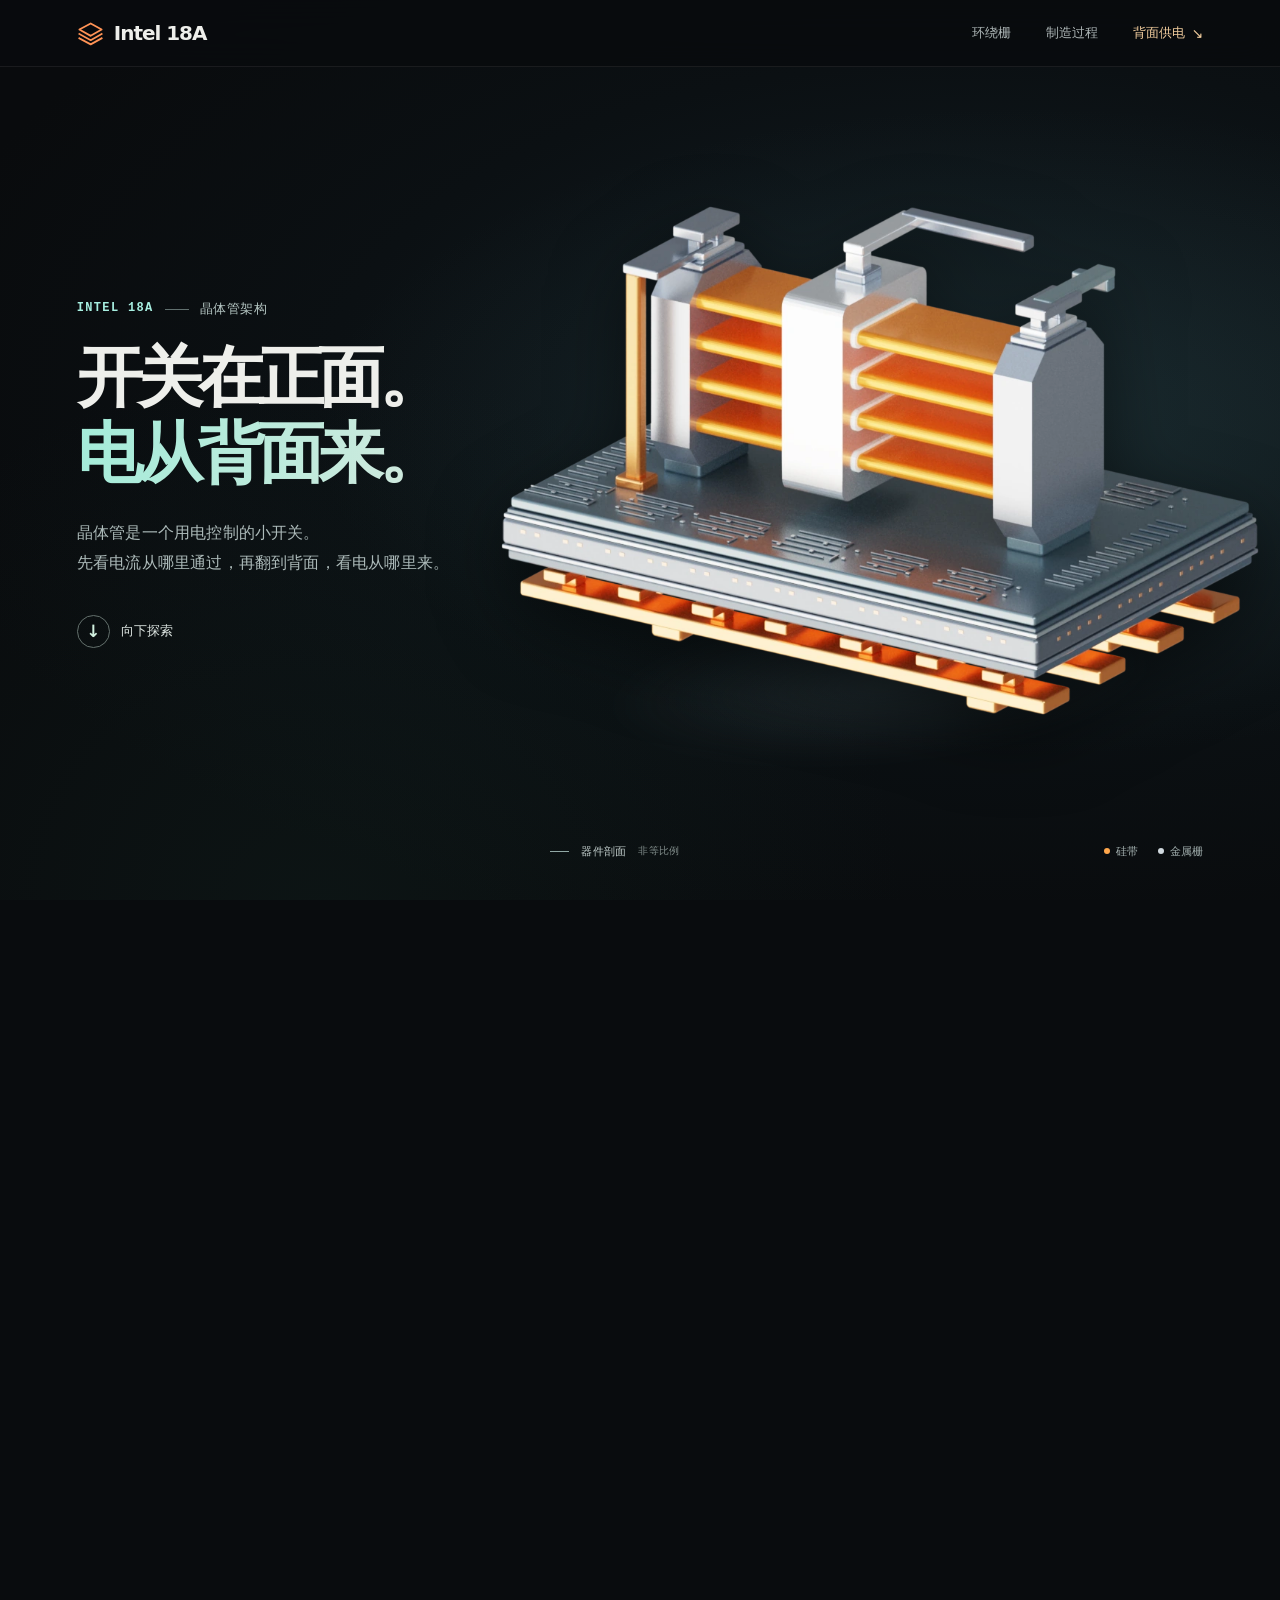
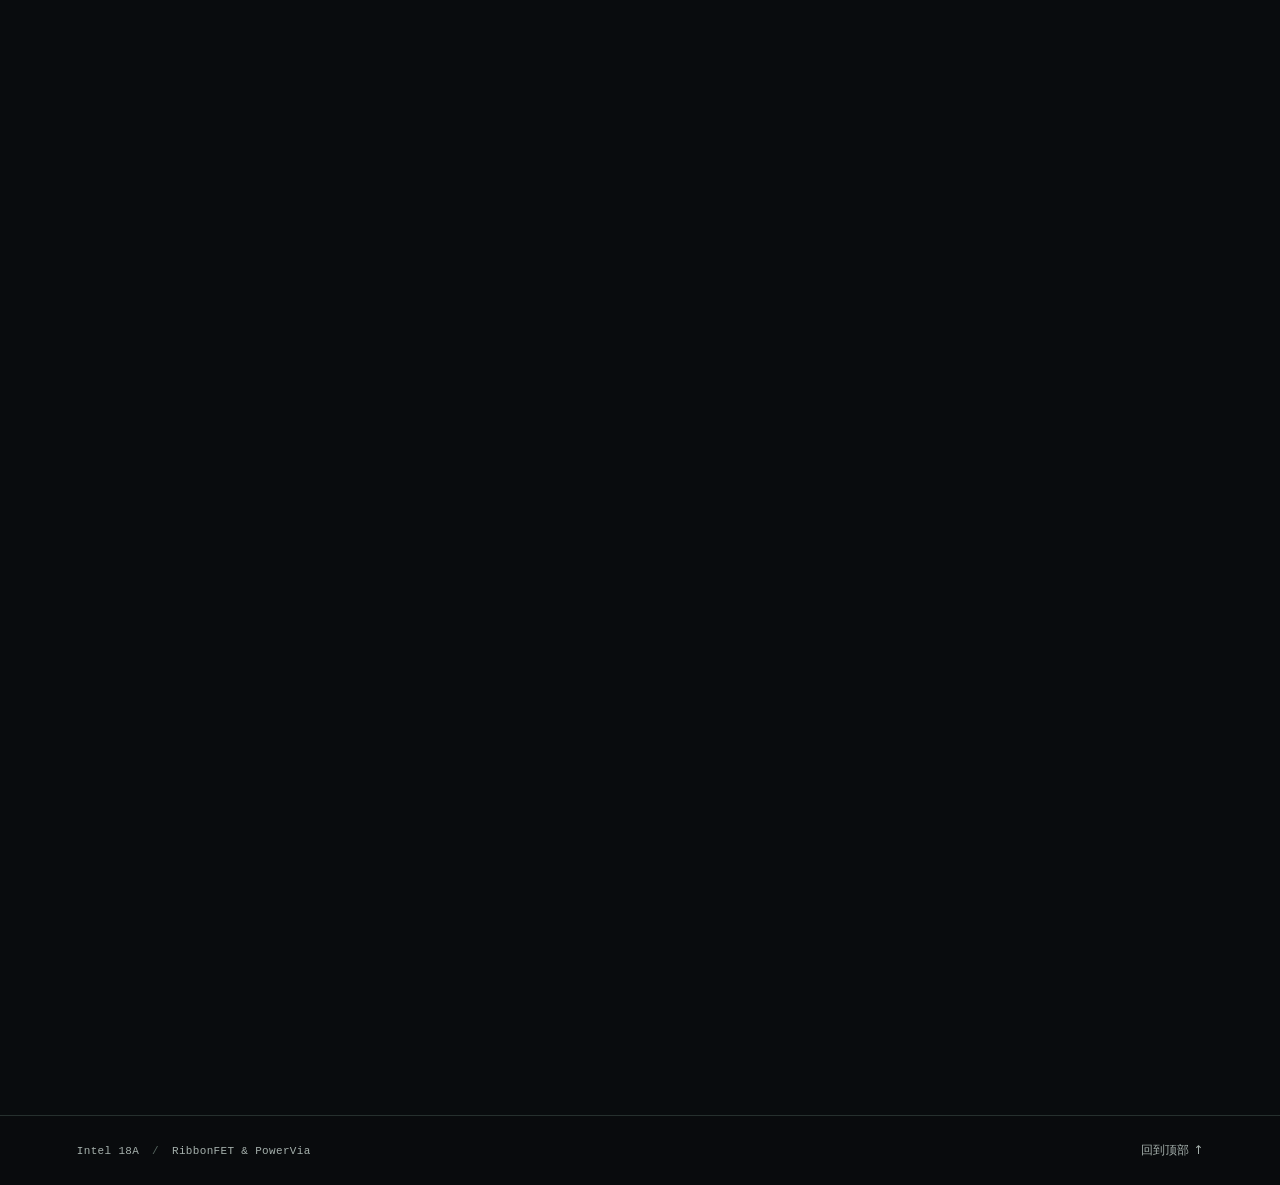
==== commit 33bd940a: "Show how one gate switches four parallel silicon channels" ====
--- a/docs/index.html
+++ b/docs/index.html
@@ -66,9 +66,9 @@
                 <em>电从背面来。</em>
               </h1>
               <p class="lead">
-                一颗晶体管，四条硅纳米带。
-                <br />
-                沿着它向下看，芯片的另一面藏着一整张电网。
+                晶体管是一个用电控制的小开关。
+                <br />
+                先看电流从哪里通过，再翻到背面，看电从哪里来。
               </p>
               <a class="scroll-cue" href="#ribbons">
                 <span class="scroll-arrow" aria-hidden="true">↓</span>
@@ -89,8 +89,9 @@
                 <em>上下叠放。</em>
               </h2>
               <p>
-                从左边的源极到右边的漏极，四条薄硅带接在同一对端子之间。它们可以同时导电，在一条路的占地上叠出了四条并联的路。
-              </p>
+                数一数橙色的小桥，一共四层。每座桥都连着同样的两头，左边叫源极，右边叫漏极。给两头加上电压，一个栅极开关就能同时管住四条路。亮点标出导电路径。
+              </p>
+              <div data-gate-controls></div>
             </div>
           </section>
           <section class="moment" id="gate" data-part="ribbons">
@@ -106,8 +107,9 @@
                 <em>管住电流。</em>
               </h2>
               <p>
-                在栅极中央，横着切开硅带。每条硅带四周都贴着一层极薄的绝缘材料，外面才是金属栅。四层共用一个栅极，改变栅压，电场就能让沟道更容易导通，或者更难导通。
-              </p>
+                现在横着切开看。四条橙色硅带各自裹着一层薄薄的绝缘材料，外面的银色金属连在一起，这就是共用的栅极。它隔着绝缘层，用电场控制四条路。切换一次开关，看四层怎样一起响应。
+              </p>
+              <div data-gate-controls></div>
             </div>
           </section>
           <section class="moment" id="make" data-part="make">
@@ -123,7 +125,7 @@
                 <em>再抽掉夹层。</em>
               </h2>
               <p>
-                先交替长出硅和硅锗，把叠层刻成窄条，做好两端的源极和漏极。再只去掉栅区里的硅锗，两端托着硅带，中间便悬空了。空出来的地方先形成绝缘层，再填入金属栅。
+                先把硅和硅锗一层层叠起来，硅锗就像临时垫片。把叠层刻成窄条、做好两端的接头，再抽掉中段的硅锗，四条硅带就悬起来了。每条带四周先包绝缘层，再填入金属栅。
               </p>
             </div>
           </section>
@@ -157,8 +159,7 @@
                 <em>是一整张电网。</em>
               </h2>
               <p>
-                在露出的孔端接上多层金属线，背面就能负责配电。供电线 VDD 和回流线 VSS
-                各有自己的网络，彼此绝缘。正面腾出更多位置，让逻辑信号穿行。
+                翻面后，看上方。金色线路负责供电（VDD），蓝色线路负责回流（VSS），两套线路彼此绝缘。它们接上露出的通孔，背面就能给器件送电。正面腾出了位置，让信号线穿过去。
               </p>
               <a class="detail-link" href="#route">
                 沿一条支路看进去
@@ -179,7 +180,7 @@
                 <em>从侧边接入。</em>
               </h2>
               <p>
-                沿着金色支路走。电源线经纳米通孔，接到器件旁的本地金属接点，再连到需要供电的源漏端。青色线在另一面，负责把开关信号送到栅极。
+                跟着金色亮点走，它沿着竖直的小通孔走到底，再拐向侧边的小接头。电从这里送到晶体管的一端。另一面的青色线把“开”或“关”的指令送到银色栅极。
               </p>
             </div>
           </section>
@@ -208,6 +209,15 @@
         </div>
       </div>
     </main>
+    <template id="gate-control">
+      <div class="gate-control">
+        <button type="button" class="gate-toggle" data-gate-toggle>
+          <i class="toggle-track" aria-hidden="true"></i>
+          <span>关上开关</span>
+        </button>
+        <span class="gate-readout" aria-live="off">四条路都在导电</span>
+      </div>
+    </template>
     <footer>
       <span>
         Intel 18A
--- a/docs/journey.css
+++ b/docs/journey.css
@@ -233,6 +233,81 @@
 .pin[data-material="signal"] {
   color: #8aede4;
 }
+.pin[data-material="gate"] {
+  color: #d9e3e6;
+}
+.gate-control {
+  display: flex;
+  align-items: center;
+  gap: 12px;
+  margin: 19px 0 0;
+  flex-wrap: wrap;
+}
+.gate-toggle {
+  pointer-events: auto;
+  display: inline-flex;
+  align-items: center;
+  gap: 9px;
+  border: 1px solid #71928a;
+  background: #172824;
+  color: #e7f5ee;
+  font: 600 14px/1.2 var(--sans);
+  border-radius: 24px;
+  min-height: 42px;
+  padding: 8px 16px 8px 11px;
+  cursor: pointer;
+  white-space: nowrap;
+}
+.gate-toggle:hover {
+  background: #233e36;
+  border-color: #a9d5c5;
+}
+.gate-toggle:focus-visible {
+  outline: 2px solid var(--cyan);
+  outline-offset: 4px;
+}
+.toggle-track {
+  width: 29px;
+  height: 16px;
+  border: 1px solid #707b78;
+  border-radius: 13px;
+  display: inline-flex;
+  align-items: center;
+  padding: 2px;
+  background: #273330;
+}
+.toggle-track::after {
+  content: "";
+  width: 10px;
+  height: 10px;
+  border-radius: 50%;
+  background: #d1d9d4;
+  transition: transform 0.18s ease;
+}
+.gate-toggle[data-open="true"] .toggle-track {
+  background: #7cddbc;
+  border-color: #7cddbc;
+}
+.gate-toggle[data-open="true"] .toggle-track::after {
+  background: #15382d;
+  transform: translateX(12px);
+}
+.gate-readout {
+  color: #b9c9c2;
+  font-size: 12px;
+  line-height: 1.4;
+}
+@media (max-width: 700px), (max-width: 950px) and (orientation: portrait) {
+  .gate-control {
+    margin-top: 10px;
+    gap: 9px;
+  }
+  .gate-toggle {
+    font-size: 13px;
+    min-height: 40px;
+    padding: 7px 11px;
+  }
+}
 .pin-point {
   position: absolute;
   width: 7px;
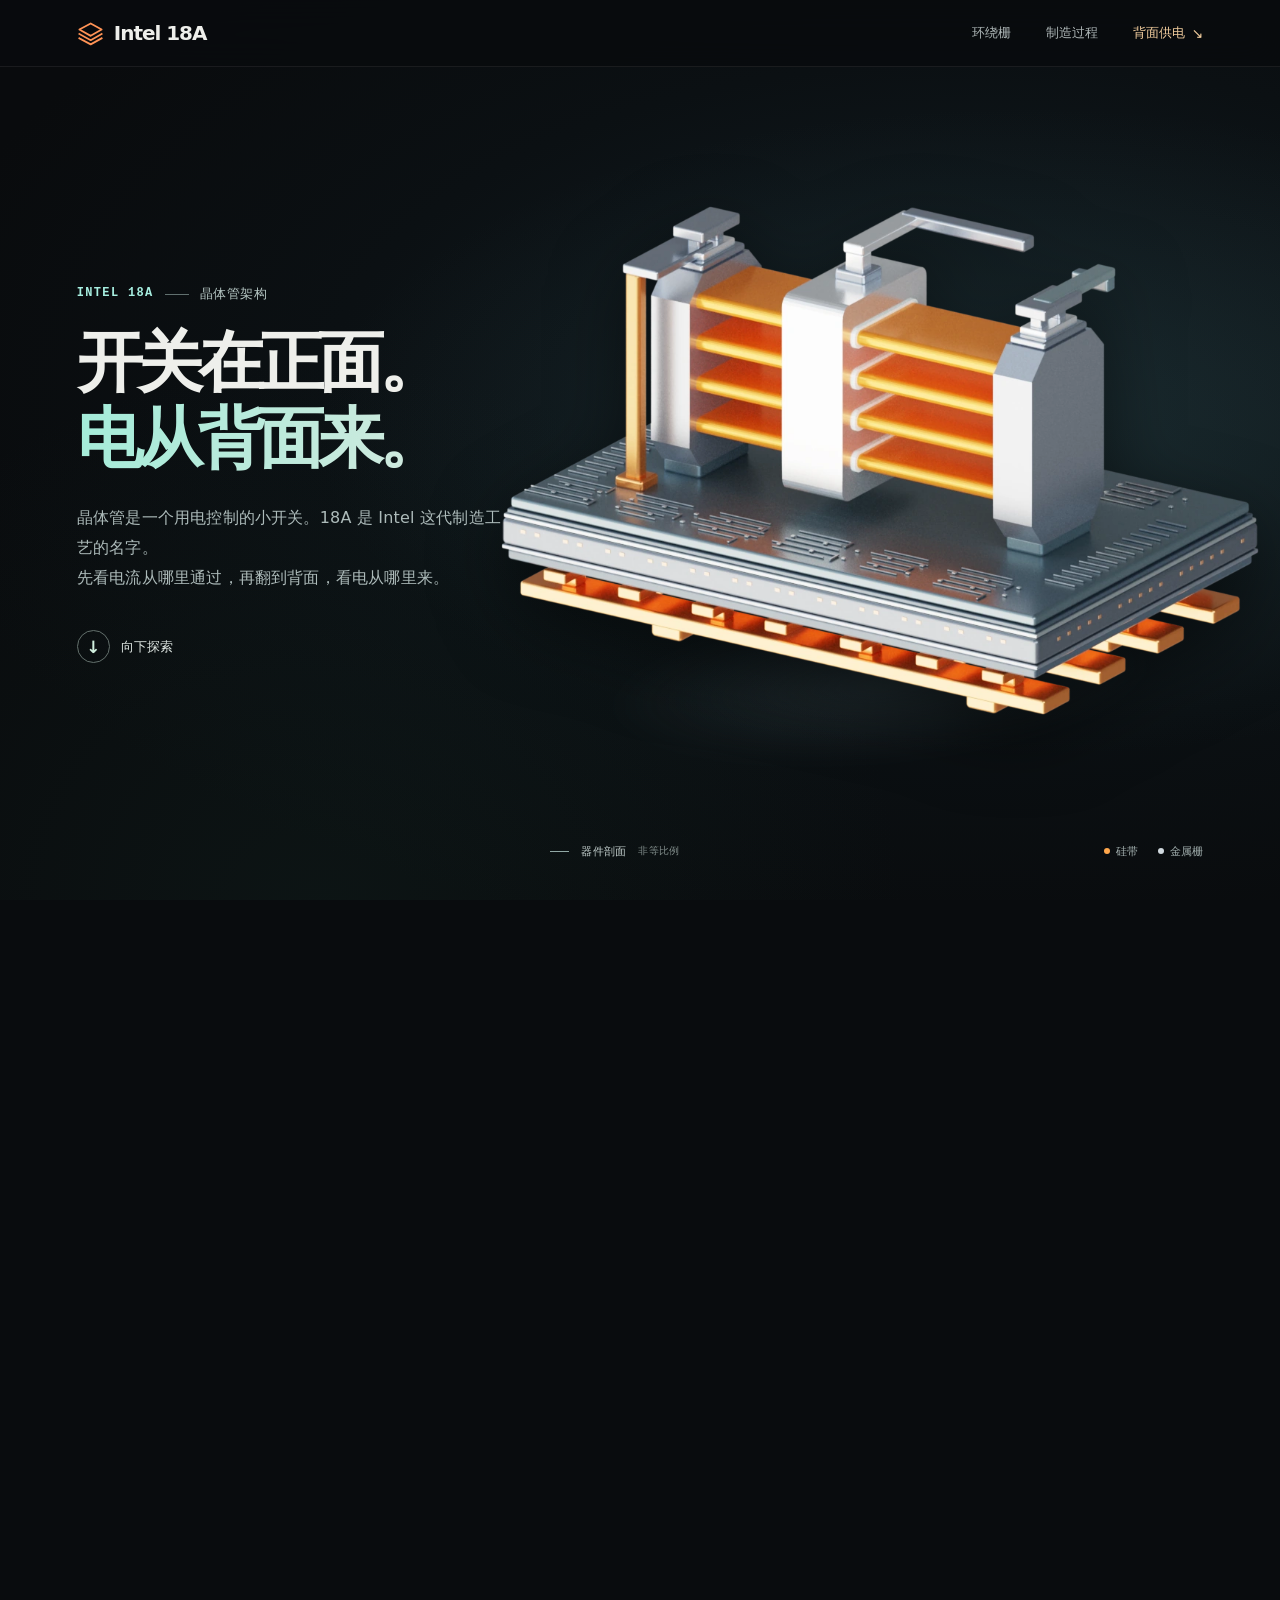
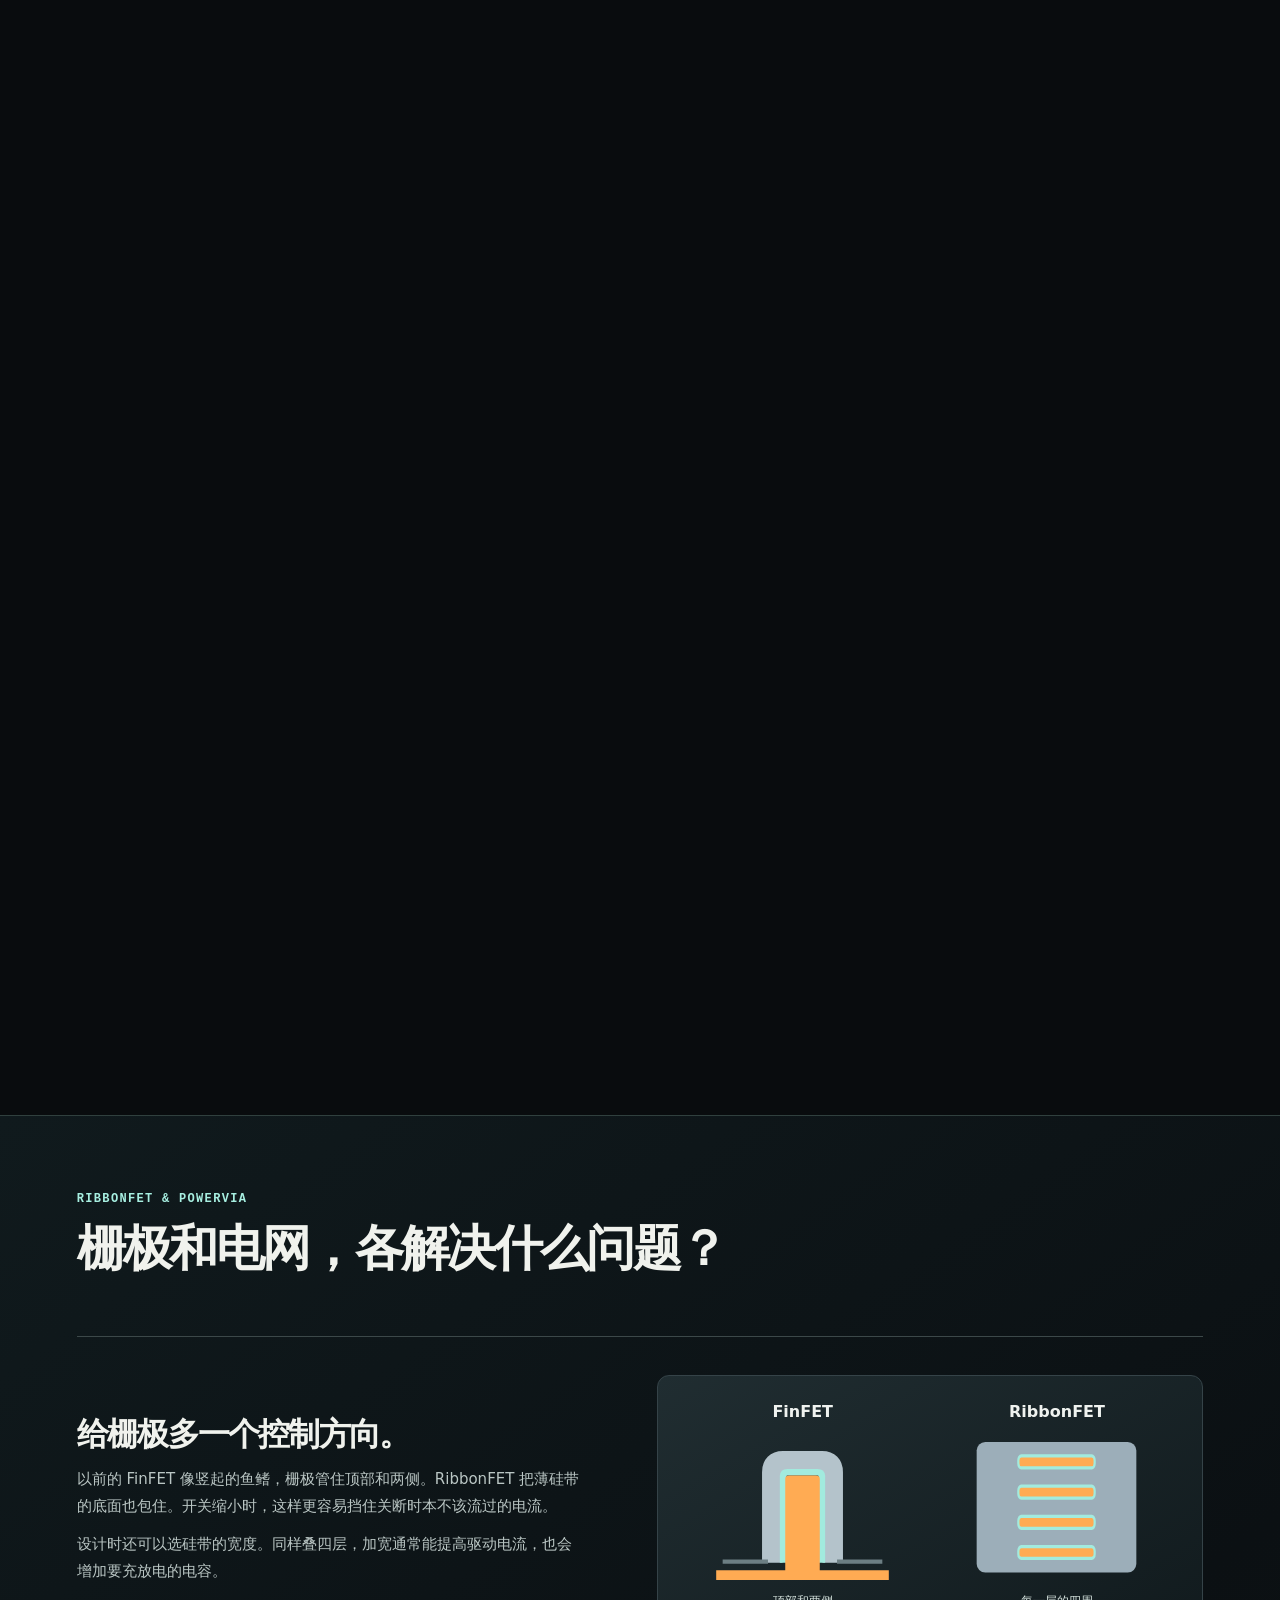
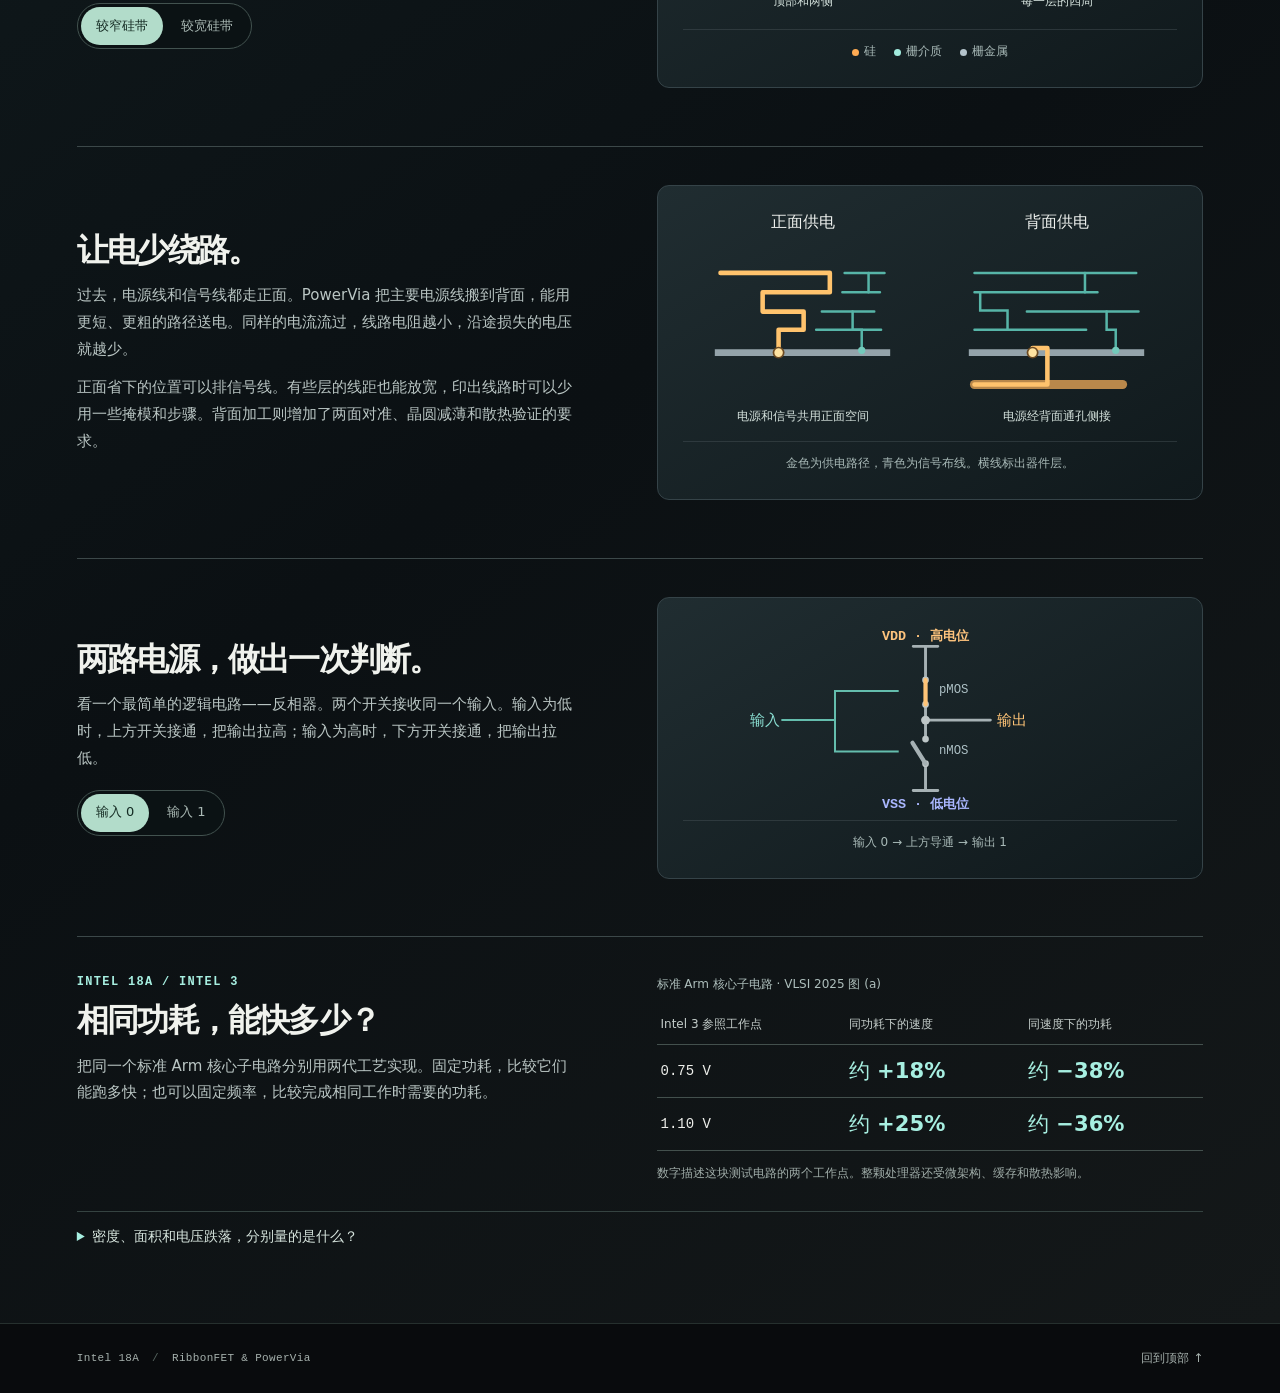
==== commit 9388b0f2: "Correct 18A fabrication geometry and illustrate the measured design tradeoffs" ====
--- a/docs/index.html
+++ b/docs/index.html
@@ -9,8 +9,10 @@
     <link rel="icon" href="assets/mark.svg" />
     <link rel="preload" href="assets/hero.webp" as="image" fetchpriority="high" />
     <link rel="stylesheet" href="journey.css" />
+    <link rel="stylesheet" href="comparisons.css" />
     <script defer src="scene-render.js"></script>
     <script defer src="journey.js"></script>
+    <script defer src="comparisons.js"></script>
   </head>
   <body>
     <a class="skip-link" href="#power">跳到背面供电</a>
@@ -66,7 +68,7 @@
                 <em>电从背面来。</em>
               </h1>
               <p class="lead">
-                晶体管是一个用电控制的小开关。
+                晶体管是一个用电控制的小开关。18A 是 Intel 这代制造工艺的名字。
                 <br />
                 先看电流从哪里通过，再翻到背面，看电从哪里来。
               </p>
@@ -89,7 +91,8 @@
                 <em>上下叠放。</em>
               </h2>
               <p>
-                数一数橙色的小桥，一共四层。每座桥都连着同样的两头，左边叫源极，右边叫漏极。给两头加上电压，一个栅极开关就能同时管住四条路。亮点标出导电路径。
+                数一数橙色的小桥。Panther Lake
+                计算芯粒在同一块占地上叠了四层硅带，都连着左边的源极和右边的漏极。两端加上电压，一个栅极就能同时管住四条并联的路。亮点标出导电路径。
               </p>
               <div data-gate-controls></div>
             </div>
@@ -125,7 +128,7 @@
                 <em>再抽掉夹层。</em>
               </h2>
               <p>
-                先把硅和硅锗一层层叠起来，硅锗就像临时垫片。把叠层刻成窄条、做好两端的接头，再抽掉中段的硅锗，四条硅带就悬起来了。每条带四周先包绝缘层，再填入金属栅。
+                先把硅和硅锗一层层叠起来，硅锗就像临时垫片。刻出窄条，留好绝缘间隔、做好两端的源极和漏极，再选择性地去掉栅区里的硅锗。硅带两端仍被托住，空出的地方先形成栅介质，再填入金属栅。
               </p>
             </div>
           </section>
@@ -142,7 +145,7 @@
                 <em>磨薄背面。</em>
               </h2>
               <p>
-                先从器件这一侧做好局部供电通孔，完成正面信号布线，再把正面贴到支撑晶圆上。整片翻过来，从背面逐渐磨薄，原先埋好的孔端就露出来了。
+                做好器件旁的接点，从这一侧预埋供电通孔，再完成正面布线。把正面贴牢在支撑晶圆上，整片翻过来，磨薄原来的衬底，直到孔端露出。支撑片留在成品上，也会影响热怎样传出去。
               </p>
             </div>
           </section>
@@ -159,7 +162,8 @@
                 <em>是一整张电网。</em>
               </h2>
               <p>
-                翻面后，看上方。金色线路负责供电（VDD），蓝色线路负责回流（VSS），两套线路彼此绝缘。它们接上露出的通孔，背面就能给器件送电。正面腾出了位置，让信号线穿过去。
+                翻面后，看上方。金色网供电（VDD），蓝色网回流（VSS），彼此绝缘。Panther Lake
+                实物背面有六层金属。动画选两层展开，靠外的粗线分配电流，靠器件的细线接通孔。
               </p>
               <a class="detail-link" href="#route">
                 沿一条支路看进去
@@ -197,17 +201,226 @@
                 <em>一面供电。</em>
               </h2>
               <p>
-                把视野拉回整片晶圆。RibbonFET 改变每个开关控制电流的方式，PowerVia
-                改变电到达这些开关的路线。两种改变，在同一代工艺里相遇。
-              </p>
-              <a class="detail-link" href="#power">
-                再看背面供电
-                <span aria-hidden="true">↑</span>
+                把视野拉回整片晶圆。以 Core Ultra 9 386H 为例，负责 CPU 运算的芯粒采用 Intel 18A，GPU 芯粒采用
+                Intel 3。同一颗处理器里，不同芯粒可以各用适合自己的工艺。
+              </p>
+              <a class="detail-link" href="#compare">
+                看这两项改变带来了什么
+                <span aria-hidden="true">↓</span>
               </a>
             </div>
           </section>
         </div>
       </div>
+      <section class="compare-section" id="compare" aria-labelledby="compare-heading">
+        <div class="compare-inner">
+          <header class="compare-heading">
+            <p class="topic"><span lang="en">RibbonFET &amp; PowerVia</span></p>
+            <h2 id="compare-heading">栅极和电网，各解决什么问题？</h2>
+          </header>
+
+          <article class="explanation" id="gate-compare">
+            <div class="explanation-copy">
+              <h3>给栅极多一个控制方向。</h3>
+              <p>
+                以前的 FinFET 像竖起的鱼鳍，栅极管住顶部和两侧。RibbonFET
+                把薄硅带的底面也包住。开关缩小时，这样更容易挡住关断时本不该流过的电流。
+              </p>
+              <p>设计时还可以选硅带的宽度。同样叠四层，加宽通常能提高驱动电流，也会增加要充放电的电容。</p>
+              <div class="design-choice" role="group" aria-label="比较两种硅带设计">
+                <button type="button" data-width="narrow" aria-pressed="true">较窄硅带</button>
+                <button type="button" data-width="wide" aria-pressed="false">较宽硅带</button>
+              </div>
+            </div>
+            <figure
+              class="gate-pair"
+              data-geometry="narrow"
+              aria-label="FinFET 与 RibbonFET 的栅中央横截面比较"
+            >
+              <div class="cross-view">
+                <strong>FinFET</strong>
+                <svg viewBox="0 0 190 145" role="img" aria-label="硅鳍底部连到衬底，栅只覆盖顶部和两侧">
+                  <path d="M67 124V40Q67 30 77 30H113Q123 30 123 40V124" class="fin-gate" />
+                  <path d="M77 124V44Q77 40 81 40H109Q113 40 113 44V124" class="fin-dielectric" />
+                  <path
+                    d="M15 131H79V46Q79 43 83 43H107Q111 43 111 46V131H175V140H15Z"
+                    class="silicon-shape"
+                  />
+                  <path d="M21 123h42m64 0h42" class="base-line" />
+                </svg>
+                <span>顶部和两侧</span>
+              </div>
+              <div class="cross-view">
+                <strong>RibbonFET</strong>
+                <svg viewBox="0 0 190 145" role="img" aria-label="四条硅带各自被绝缘层和共用金属栅环绕">
+                  <rect class="common-gate" x="21" y="12" width="148" height="121" rx="8" />
+                  <g class="drawn-sheets" fill="#ffab53" stroke="#a2ebde" stroke-width="3">
+                    <rect x="43" y="25" width="104" height="11" rx="4" />
+                    <rect x="43" y="53" width="104" height="11" rx="4" />
+                    <rect x="43" y="81" width="104" height="11" rx="4" />
+                    <rect x="43" y="109" width="104" height="11" rx="4" />
+                  </g>
+                </svg>
+                <span>每一层的四周</span>
+              </div>
+              <figcaption>
+                <i></i>
+                硅
+                <i></i>
+                栅介质
+                <i></i>
+                栅金属
+              </figcaption>
+            </figure>
+          </article>
+
+          <article class="explanation" id="delivery-compare">
+            <div class="explanation-copy">
+              <h3>让电少绕路。</h3>
+              <p>
+                过去，电源线和信号线都走正面。PowerVia
+                把主要电源线搬到背面，能用更短、更粗的路径送电。同样的电流流过，线路电阻越小，沿途损失的电压就越少。
+              </p>
+              <p>
+                正面省下的位置可以排信号线。有些层的线距也能放宽，印出线路时可以少用一些掩模和步骤。背面加工则增加了两面对准、晶圆减薄和散热验证的要求。
+              </p>
+            </div>
+            <figure class="wire-compare" aria-label="两种走线示意，均以器件为界，上方为正面，下方为背面">
+              <div class="wiring-pair">
+                <div>
+                  <strong>正面供电</strong>
+                  <svg viewBox="0 0 180 140" role="img" aria-label="电源经多级正面互连到达器件">
+                    <g class="front-routes">
+                      <path d="M127 28h35 M125 45h33 M107 62h46 M102 78h57" />
+                      <path d="M148 28v17m-14 17v16h8v17" />
+                    </g>
+                    <path class="wire-bed" d="M13 98h154" />
+                    <path class="supply-route" d="M18 28h96v17H55v17H91v16h-22v19" />
+                    <circle class="wire-contact" cx="69" cy="98" r="4.5" />
+                    <circle cx="142" cy="96" r="3.2" fill="#73cabb" />
+                  </svg>
+                  <span>电源和信号共用正面空间</span>
+                </div>
+                <div>
+                  <strong>背面供电</strong>
+                  <svg viewBox="0 0 180 140" role="img" aria-label="正面布置信号，背面电源由通孔接到器件旁边">
+                    <g class="front-routes">
+                      <path d="M18 28h142 M18 45h108 M64 62h98 M18 78h98" />
+                      <path d="M23 45v16h24v17m68-50v17 M134 62v16h8v17" />
+                    </g>
+                    <path class="wire-bed" d="M13 98h154" />
+                    <path class="back-trunk" d="M18 126h130" />
+                    <path class="supply-route" d="M18 126h64v-32H69v4" />
+                    <circle class="wire-contact" cx="69" cy="98" r="4.5" />
+                    <circle cx="142" cy="96" r="3.2" fill="#73cabb" />
+                  </svg>
+                  <span>电源经背面通孔侧接</span>
+                </div>
+              </div>
+              <figcaption>金色为供电路径，青色为信号布线。横线标出器件层。</figcaption>
+            </figure>
+          </article>
+
+          <article class="explanation" id="logic">
+            <div class="explanation-copy">
+              <h3>两路电源，做出一次判断。</h3>
+              <p>
+                看一个最简单的逻辑电路——反相器。两个开关接收同一个输入。输入为低时，上方开关接通，把输出拉高；输入为高时，下方开关接通，把输出拉低。
+              </p>
+              <div class="design-choice" role="group" aria-label="选择反相器的输入">
+                <button type="button" data-input="0" aria-pressed="true">输入 0</button>
+                <button type="button" data-input="1" aria-pressed="false">输入 1</button>
+              </div>
+            </div>
+            <figure class="logic-diagram" data-level="0">
+              <svg
+                viewBox="0 0 340 172"
+                role="img"
+                aria-label="一上一下的互补开关接到同一个输出，任一稳定状态只接通一条支路"
+              >
+                <text x="166" y="14" class="supply-text">VDD · 高电位</text>
+                <text x="166" y="165" class="return-text">VSS · 低电位</text>
+                <g class="logic-wiring">
+                  <path d="M155 20h22m-11 0v30m0 22v14h58" />
+                  <path d="M166 86v17m0 22v24m-11 0h22" />
+                </g>
+                <path class="input-guide" d="M37 86h48V60h57m-57 26v28h57" />
+                <g class="contact-dots">
+                  <circle cx="166" cy="50" r="3" />
+                  <circle cx="166" cy="72" r="3" />
+                  <circle cx="166" cy="103" r="3" />
+                  <circle cx="166" cy="125" r="3" />
+                  <circle cx="166" cy="86" r="4" />
+                </g>
+                <path class="upper-switch" d="M166 72V50" />
+                <path class="lower-switch" d="M166 125V103" />
+                <text x="9" y="90" class="input-text">输入</text>
+                <text x="178" y="62" class="device-name">pMOS</text>
+                <text x="178" y="116" class="device-name">nMOS</text>
+                <text x="230" y="90" class="output-text">输出</text>
+              </svg>
+              <figcaption id="logic-result" aria-live="polite">输入 0 → 上方导通 → 输出 1</figcaption>
+            </figure>
+          </article>
+
+          <article class="measurement" id="measurements">
+            <div class="measurement-copy">
+              <p class="topic"><span lang="en">Intel 18A / Intel 3</span></p>
+              <h3>相同功耗，能快多少？</h3>
+              <p>
+                把同一个标准 Arm
+                核心子电路分别用两代工艺实现。固定功耗，比较它们能跑多快；也可以固定频率，比较完成相同工作时需要的功耗。
+              </p>
+            </div>
+            <table>
+              <caption>标准 Arm 核心子电路 · VLSI 2025 图 (a)</caption>
+              <thead>
+                <tr>
+                  <th scope="col">Intel 3 参照工作点</th>
+                  <th scope="col">同功耗下的速度</th>
+                  <th scope="col">同速度下的功耗</th>
+                </tr>
+              </thead>
+              <tbody>
+                <tr>
+                  <th scope="row">0.75 V</th>
+                  <td>约 +18%</td>
+                  <td>约 −38%</td>
+                </tr>
+                <tr>
+                  <th scope="row">1.10 V</th>
+                  <td>约 +25%</td>
+                  <td>约 −36%</td>
+                </tr>
+              </tbody>
+            </table>
+            <p class="measure-note">
+              数字描述这块测试电路的两个工作点。整颗处理器还受微架构、缓存和散热影响。
+            </p>
+          </article>
+          <details class="more-metrics">
+            <summary>密度、面积和电压跌落，分别量的是什么？</summary>
+            <dl>
+              <dt>芯片密度</dt>
+              <dd>
+                Intel 对 18A 整体平台的比较给出约 1.3 倍于 Intel 3
+                的密度。同一面积可以放入更多电路，实际利用率取决于单元库与布线。160 nm 和 180 nm
+                指两种标准单元的版图高度。
+              </dd>
+              <dt>布线后的面积</dt>
+              <dd>
+                在 Intel 公布的逻辑块比较里，采用背面供电后，布好线的逻辑块面积缩小约 6% 至
+                11%，结果随电网设计变化。这和整代平台的密度是两种量法。
+              </dd>
+              <dt>电压跌落</dt>
+              <dd>
+                稳态时，一段线路上的电压损失约等于电流乘以电阻。大量开关同时动作时，电压还会短暂下跌，连线电感和附近的储能电容也会起作用。2023
+                年 Blue Sky Creek 测试片报告的“改善超过 30%”，描述的是那组对照实验的平台电压跌落。
+              </dd>
+            </dl>
+          </details>
+        </div>
+      </section>
     </main>
     <template id="gate-control">
       <div class="gate-control">
--- a/docs/journey.css
+++ b/docs/journey.css
@@ -137,6 +137,7 @@
 .journey {
   position: relative;
   isolation: isolate;
+  overflow: clip;
   background: var(--background);
 }
 .cinema {
@@ -297,7 +298,7 @@
   font-size: 12px;
   line-height: 1.4;
 }
-@media (max-width: 700px), (max-width: 950px) and (orientation: portrait) {
+@media (max-width: 950px) and (orientation: portrait) {
   .gate-control {
     margin-top: 10px;
     gap: 9px;
@@ -576,7 +577,7 @@
     display: none;
   }
 }
-@media (max-width: 700px), (max-width: 950px) and (orientation: portrait) {
+@media (max-width: 950px) and (orientation: portrait) {
   :root {
     --nav-height: 54px;
     --gutter: 6vw;
@@ -654,6 +655,9 @@
     width: 100%;
     max-width: 100%;
   }
+  .moment :is(a, button) {
+    scroll-margin-top: calc(var(--nav-height) + 50svh);
+  }
   .topic {
     font-size: 11px;
     margin: 0 0 11px;
@@ -726,6 +730,9 @@
   .intro {
     padding-top: calc(var(--nav-height) + 41svh);
   }
+  .moment :is(a, button) {
+    scroll-margin-top: calc(var(--nav-height) + 41svh);
+  }
   .copy > p:not(.topic) {
     font-size: 13px;
   }
@@ -761,6 +768,34 @@
   .scroll-cue,
   .detail-link {
     margin-top: 9px;
+  }
+}
+@media (max-width: 700px) and (orientation: landscape) {
+  .moment .copy {
+    width: 41vw;
+  }
+  .film-stage {
+    left: 46%;
+  }
+  .instrument {
+    left: 47%;
+    gap: 6px;
+    font-size: 9px;
+  }
+  .instrument::before {
+    display: none;
+  }
+  #keys {
+    gap: 7px;
+  }
+  .gate-control {
+    margin-top: 9px;
+    gap: 7px;
+  }
+  .gate-toggle {
+    min-height: 38px;
+    font-size: 12px;
+    padding: 6px 10px;
   }
 }
 @media (prefers-reduced-motion: reduce) {
@@ -771,3 +806,9 @@
     transition-duration: 0s !important;
   }
 }
+@media (forced-colors: active) {
+  #keys i {
+    forced-color-adjust: none;
+    outline: 1px solid CanvasText;
+  }
+}
--- a/docs/comparisons.css
+++ b/docs/comparisons.css
@@ -0,0 +1,402 @@
+.compare-section {
+  border-top: 1px solid #30403e;
+  background: linear-gradient(145deg, #101a1d, #0b1013 48%, #141819);
+  scroll-margin-top: var(--nav-height);
+}
+.compare-inner {
+  width: min(1160px, calc(100% - 2 * var(--gutter)));
+  margin: auto;
+  padding: clamp(52px, 6vw, 100px) 0;
+}
+.compare-heading h2,
+.explanation h3,
+.measurement h3 {
+  margin: 0;
+  color: #f0f2ed;
+  letter-spacing: -0.055em;
+  line-height: 1.23;
+}
+.compare-heading h2 {
+  font-size: clamp(30px, 3.8vw, 64px);
+  text-wrap: balance;
+}
+.compare-heading .topic,
+.measurement .topic {
+  margin: 0 0 12px;
+}
+.explanation,
+.measurement {
+  scroll-margin-top: calc(var(--nav-height) + 12px);
+  margin-top: clamp(34px, 4.5vw, 75px);
+  border-top: 1px solid #3c4849;
+  padding-top: clamp(28px, 3vw, 52px);
+}
+.explanation {
+  display: grid;
+  grid-template-columns: minmax(0, 0.92fr) minmax(0, 1fr);
+  align-items: center;
+  gap: clamp(22px, 6vw, 85px);
+}
+.explanation h3,
+.measurement h3 {
+  font-size: clamp(24px, 2.5vw, 42px);
+  text-wrap: balance;
+}
+.explanation p,
+.measurement p:not(.topic) {
+  line-height: 1.78;
+  color: #bac6c4;
+  font-size: clamp(15px, 1.12vw, 18px);
+  margin: 12px 0 0;
+  max-width: 44em;
+}
+.explanation figure {
+  margin: 0;
+  background: linear-gradient(150deg, #202d31, #10191c);
+  border: 1px solid #354348;
+  border-radius: 12px;
+  padding: clamp(14px, 2vw, 27px);
+}
+.explanation svg {
+  display: block;
+  width: 100%;
+  height: auto;
+  overflow: visible;
+}
+.explanation figcaption {
+  color: #a8b9b7;
+  font-size: 12px;
+  line-height: 1.6;
+}
+.design-choice {
+  display: inline-flex;
+  margin-top: 18px;
+  padding: 3px;
+  gap: 3px;
+  background: #0b1214;
+  border: 1px solid #42524f;
+  border-radius: 24px;
+}
+.design-choice button {
+  font: 540 13px/1.25 var(--sans);
+  background: transparent;
+  border: 0;
+  border-radius: 24px;
+  color: #abbab5;
+  padding: 9px 15px;
+  cursor: pointer;
+  min-height: 38px;
+}
+.design-choice button:hover {
+  color: #fff;
+}
+.design-choice button[aria-pressed="true"] {
+  background: #b2dcca;
+  color: #152b23;
+}
+.design-choice button:focus-visible {
+  outline: 2px solid #fff;
+  outline-offset: 2px;
+}
+.gate-pair,
+.wiring-pair {
+  display: grid;
+  grid-template-columns: minmax(0, 1fr) minmax(0, 1fr);
+  gap: 15px;
+}
+.cross-view,
+.wiring-pair > div {
+  display: flex;
+  flex-direction: column;
+  align-items: center;
+  min-width: 0;
+}
+.cross-view strong,
+.wiring-pair strong {
+  font-size: clamp(13px, 1.25vw, 17px);
+  font-weight: 560;
+  color: #eff2ef;
+}
+.cross-view > span,
+.wiring-pair span {
+  color: #d5e2dd;
+  font-size: 12px;
+  text-align: center;
+}
+.cross-view svg,
+.wiring-pair svg {
+  max-width: 205px;
+  margin: 8px auto;
+}
+.fin-gate {
+  fill: none;
+  stroke: #b4c3cb;
+  stroke-width: 19px;
+  stroke-linejoin: round;
+}
+.fin-dielectric {
+  fill: none;
+  stroke: #a2ebde;
+  stroke-width: 6px;
+  stroke-linejoin: round;
+}
+.silicon-shape {
+  fill: #ffab53;
+}
+.common-gate {
+  fill: #9caeb9;
+}
+.base-line {
+  stroke: #6c7e83;
+  stroke-width: 4px;
+}
+.drawn-sheets {
+  transform-origin: 95px 73px;
+  transform: scaleX(0.68);
+  transition: transform 0.38s ease;
+}
+.gate-pair[data-geometry="wide"] .drawn-sheets {
+  transform: scaleX(1.16);
+}
+.gate-pair figcaption,
+.wire-compare figcaption,
+.logic-diagram figcaption {
+  padding-top: 12px;
+  margin-top: 4px;
+  border-top: 1px solid #49565a70;
+}
+.gate-pair figcaption {
+  grid-column: 1/-1;
+  display: flex;
+  align-items: center;
+  justify-content: center;
+  gap: 5px;
+}
+.gate-pair figcaption i {
+  display: inline-block;
+  width: 7px;
+  height: 7px;
+  border-radius: 50%;
+  background: #ffab53;
+}
+.gate-pair figcaption i:nth-of-type(2) {
+  background: #a2ebde;
+  margin-left: 13px;
+}
+.gate-pair figcaption i:nth-of-type(3) {
+  background: #b4c3cb;
+  margin-left: 13px;
+}
+.front-routes {
+  fill: none;
+  stroke: #57b5a8;
+  stroke-width: 2.2;
+  stroke-linecap: round;
+}
+.wire-bed {
+  fill: none;
+  stroke: #94a3aa;
+  stroke-width: 6;
+}
+.supply-route,
+.back-trunk {
+  fill: none;
+  stroke: #ffc36d;
+  stroke-width: 4;
+  stroke-linejoin: round;
+  stroke-linecap: round;
+}
+.back-trunk {
+  stroke: #b9884b;
+  stroke-width: 8;
+}
+.wire-contact {
+  fill: #ffe3a1;
+  stroke: #6c4a23;
+  stroke-width: 1.5;
+}
+.wire-compare figcaption,
+.logic-diagram figcaption {
+  text-align: center;
+}
+.wire-compare figcaption {
+  margin-top: 16px;
+}
+.logic-diagram svg {
+  max-width: 380px;
+  max-height: 220px;
+  margin: 0 auto;
+}
+.logic-diagram text {
+  font: 13px var(--sans);
+  fill: #d2dcd9;
+}
+.logic-diagram .supply-text,
+.logic-diagram .return-text {
+  text-anchor: middle;
+  font: 600 12px var(--mono);
+}
+.logic-diagram .supply-text {
+  fill: #ffc47d;
+}
+.logic-diagram .return-text {
+  fill: #aab7ff;
+}
+.logic-diagram .input-text {
+  fill: #8adfd2;
+}
+.logic-diagram .device-name {
+  fill: #adc0c5;
+  font: 11px var(--mono);
+}
+.logic-wiring,
+.upper-switch,
+.lower-switch {
+  stroke: #a6b1b4;
+  stroke-width: 2.6;
+  fill: none;
+  stroke-linecap: round;
+}
+.input-guide {
+  stroke: #64bdad;
+  fill: none;
+  stroke-width: 1.8;
+}
+.contact-dots {
+  fill: #bdc6c7;
+}
+.upper-switch,
+.lower-switch {
+  transition:
+    transform 0.24s ease,
+    stroke 0.24s;
+  stroke-width: 3.8;
+}
+.upper-switch {
+  transform-origin: 166px 72px;
+}
+.lower-switch {
+  transform-origin: 166px 125px;
+}
+.logic-diagram[data-level="0"] .upper-switch {
+  stroke: #ffc477;
+}
+.logic-diagram[data-level="0"] .lower-switch,
+.logic-diagram[data-level="1"] .upper-switch {
+  transform: rotate(-32deg);
+}
+.logic-diagram[data-level="1"] .lower-switch {
+  stroke: #9daeff;
+}
+.logic-diagram[data-level="0"] .output-text {
+  fill: #ffc477;
+}
+.logic-diagram[data-level="1"] .output-text {
+  fill: #aab7ff;
+}
+.measurement {
+  display: grid;
+  grid-template-columns: minmax(0, 0.92fr) minmax(0, 1fr);
+  gap: 12px clamp(22px, 6vw, 85px);
+  align-items: start;
+}
+.measurement table {
+  width: 100%;
+  border-collapse: collapse;
+  font-variant-numeric: tabular-nums;
+  text-align: left;
+}
+.measurement caption {
+  caption-side: top;
+  text-align: left;
+  color: #aebfbc;
+  margin: 0 0 11px;
+  font-size: 12px;
+}
+.measurement th,
+.measurement td {
+  padding: 12px 4px;
+  border-bottom: 1px solid #43504d;
+  font-size: 14px;
+}
+.measurement thead th {
+  color: #c4cdca;
+  font-size: 12px;
+  font-weight: 500;
+  line-height: 1.4;
+}
+.measurement tbody th {
+  font-family: var(--mono);
+  font-weight: 500;
+}
+.measurement td {
+  color: var(--cyan);
+  font-size: clamp(16px, 1.65vw, 25px);
+  font-weight: 580;
+  white-space: nowrap;
+}
+.measurement .measure-note {
+  grid-column: 2;
+  font-size: 12px !important;
+  color: #a0ada9 !important;
+  margin: 0 !important;
+}
+@media (max-width: 760px) {
+  .compare-inner {
+    padding: 46px 0 35px;
+  }
+  .explanation,
+  .measurement {
+    grid-template-columns: 1fr;
+    gap: 18px;
+  }
+  .explanation figure {
+    padding: 15px 12px;
+  }
+  .measurement .measure-note {
+    grid-column: 1;
+  }
+  .cross-view svg,
+  .wiring-pair svg {
+    max-height: 160px;
+  }
+}
+@media (prefers-reduced-motion: reduce) {
+  .drawn-sheets,
+  .upper-switch,
+  .lower-switch {
+    transition: none;
+  }
+}
+.more-metrics {
+  margin-top: 26px;
+  border-top: 1px solid #354341;
+  padding-top: 16px;
+  color: #b7c8c3;
+  font-size: 14px;
+}
+.more-metrics summary {
+  cursor: pointer;
+  width: fit-content;
+  color: #d7e5de;
+}
+.more-metrics summary::marker {
+  color: var(--cyan);
+}
+.more-metrics summary:focus-visible {
+  outline: 2px solid var(--cyan);
+  outline-offset: 4px;
+}
+.more-metrics dl {
+  max-width: 80ch;
+  margin: 15px 0 0;
+}
+.more-metrics dt {
+  color: #d3e7dc;
+  font-weight: 600;
+  margin-top: 12px;
+}
+.more-metrics dd {
+  margin: 3px 0;
+  line-height: 1.75;
+}
